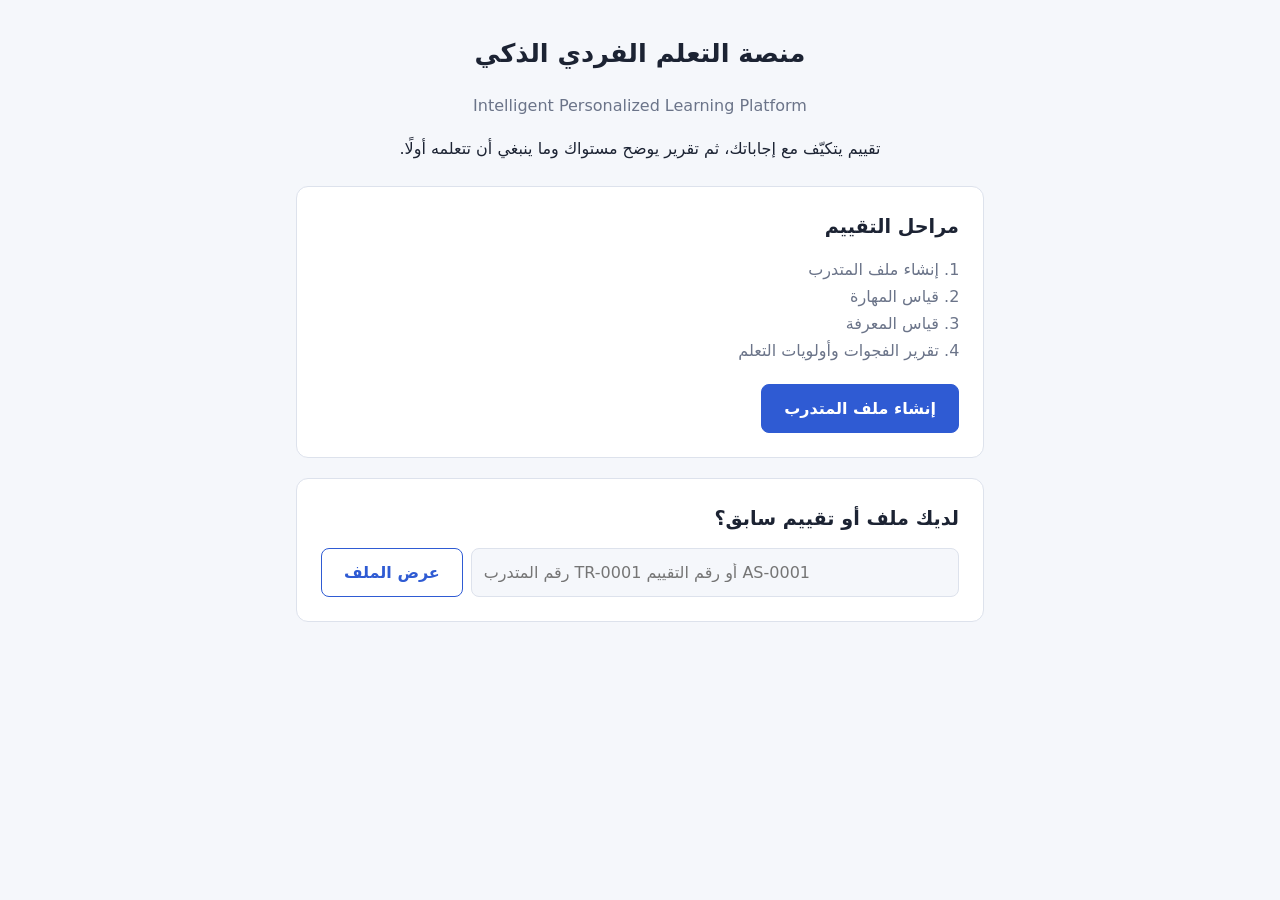
==== frontend/index.html @ 9a93e458 "Intelligent Personalized Learning Platform: initial version - Trainee profile (technical specializat" ====
<!doctype html>
<html lang="ar" dir="rtl">
<head>
  <meta charset="utf-8">
  <meta name="viewport" content="width=device-width, initial-scale=1">
  <title>منصة التعلم الفردي الذكي</title>
  <link rel="stylesheet" href="css/style.css?v=3">
</head>
<body>
  <main class="container">
    <header class="hero">
      <h1>منصة التعلم الفردي الذكي</h1>
      <p class="muted">Intelligent Personalized Learning Platform</p>
      <p>تقييم يتكيّف مع إجاباتك، ثم تقرير يوضح مستواك وما ينبغي أن تتعلمه أولًا.</p>
    </header>

    <p class="notice hidden" id="ai-warning">مفتاح الذكاء الاصطناعي غير مُعدّ على الخادم بعد، لذلك لن يعمل التقييم. شغّل: <code dir="ltr">python -m backend.set_api_key</code></p>

    <section class="card">
      <h2>مراحل التقييم</h2>
      <ol class="steps">
        <li>إنشاء ملف المتدرب</li>
        <li>قياس المهارة</li>
        <li>قياس المعرفة</li>
        <li>تقرير الفجوات وأولويات التعلم</li>
      </ol>
      <a class="btn" href="profile.html">إنشاء ملف المتدرب</a>
    </section>

    <section class="card">
      <h2>لديك ملف أو تقييم سابق؟</h2>
      <form id="lookup-form" class="inline-form">
        <label for="lookup-id" class="sr-only">رقم المتدرب</label>
        <input id="lookup-id" type="text" placeholder="رقم المتدرب TR-0001 أو رقم التقييم AS-0001" dir="ltr" required>
        <button type="submit" class="btn btn-secondary">عرض الملف</button>
      </form>
    </section>
  </main>

  <script src="js/index.js?v=3"></script>
</body>
</html>
---- frontend/css/style.css ----
:root {
  --bg: #f5f7fb;
  --surface: #ffffff;
  --text: #1c2333;
  --muted: #6b7489;
  --border: #dde2ec;
  --primary: #2f5bd3;
  --primary-hover: #2449ad;
  --primary-soft: #e8eefc;
  --error: #c0392b;
  --success: #1e8e5a;
  --success-soft: #e3f4ec;
  --warning: #b26a00;
  --warning-soft: #fdf1dc;
  --danger-soft: #fbe6e3;
  --code-bg: #f0f2f7;
  --radius: 12px;
}

@media (prefers-color-scheme: dark) {
  :root {
    --bg: #12161f;
    --surface: #1b212d;
    --text: #e6e9f0;
    --muted: #98a1b5;
    --border: #2d3546;
    --primary: #6d8ff0;
    --primary-hover: #8aa6f5;
    --primary-soft: #253154;
    --error: #ef7a6c;
    --success: #4cc38a;
    --success-soft: #173528;
    --warning: #f0b85a;
    --warning-soft: #3a2d15;
    --danger-soft: #3d1f1c;
    --code-bg: #10141c;
  }
}

* { box-sizing: border-box; }

body {
  margin: 0;
  background: var(--bg);
  color: var(--text);
  font-family: "Segoe UI", Tahoma, "Geeza Pro", system-ui, sans-serif;
  line-height: 1.7;
}

.container { max-width: 720px; margin: 0 auto; padding: 32px 16px 64px; }

h1 { font-size: 1.6rem; margin: 0 0 8px; }
h2 { font-size: 1.2rem; margin: 0 0 12px; }

.hero { text-align: center; margin-bottom: 24px; }
.muted { color: var(--muted); }
.hidden { display: none !important; }
.sr-only { position: absolute; width: 1px; height: 1px; overflow: hidden; clip: rect(0 0 0 0); }

.card {
  background: var(--surface);
  border: 1px solid var(--border);
  border-radius: var(--radius);
  padding: 24px;
  margin-bottom: 20px;
}

.back { display: inline-block; margin-bottom: 12px; color: var(--muted); text-decoration: none; }
.back:hover { color: var(--primary); }

/* ---------- Form ---------- */

.field { margin: 0 0 20px; padding: 0; border: 0; min-width: 0; }
.field label, .field legend { display: block; font-weight: 600; margin-bottom: 6px; padding: 0; }
.field:disabled { opacity: 0.6; }
.req { color: var(--error); }
.hint { font-size: 0.875rem; color: var(--muted); margin: 4px 0 8px; }
.error { color: var(--error); font-size: 0.9rem; margin: 6px 0 0; min-height: 0; }
.error:empty { display: none; }

input[type="text"], select, textarea {
  width: 100%;
  padding: 10px 12px;
  font: inherit;
  color: var(--text);
  background: var(--bg);
  border: 1px solid var(--border);
  border-radius: 8px;
}
input[type="text"] + input, select + input { margin-top: 8px; }
input:focus, select:focus, textarea:focus { outline: 2px solid var(--primary); outline-offset: 1px; }
textarea { resize: vertical; }

.chips { display: flex; flex-wrap: wrap; gap: 8px; }
.chip {
  display: inline-flex;
  align-items: center;
  gap: 6px;
  padding: 6px 14px;
  border: 1px solid var(--border);
  border-radius: 999px;
  cursor: pointer;
  font-weight: 400 !important;
  margin: 0 !important;
  user-select: none;
}
.chip input { accent-color: var(--primary); margin: 0; }
.chip:has(input:checked) { background: var(--primary-soft); border-color: var(--primary); }
.custom-interest { margin-top: 14px; }
.field .sub-label { font-weight: 400; font-size: 0.9rem; color: var(--muted); }
.custom-interest .chips { margin-top: 8px; }
.chip-custom { background: var(--primary-soft); border-color: var(--primary); cursor: default; }
.chip-remove {
  border: 0; background: none; color: var(--primary); cursor: pointer;
  font: inherit; font-size: 1.1rem; line-height: 1; padding: 0 2px;
}

/* ---------- Buttons ---------- */

.btn {
  display: inline-block;
  padding: 10px 22px;
  font: inherit;
  font-weight: 600;
  color: #fff;
  background: var(--primary);
  border: 1px solid var(--primary);
  border-radius: 8px;
  cursor: pointer;
  text-decoration: none;
}
.btn:hover:not(:disabled) { background: var(--primary-hover); }
.btn:disabled { opacity: 0.55; cursor: not-allowed; }
.btn-secondary { color: var(--primary); background: transparent; }
.btn-secondary:hover:not(:disabled) { background: var(--primary-soft); }

.actions { display: flex; flex-wrap: wrap; gap: 12px; margin-top: 20px; }
.inline-form { display: flex; gap: 8px; }
.inline-form input { flex: 1; }

/* ---------- Steps & summary ---------- */

.steps { padding-inline-start: 20px; margin: 0 0 20px; }
.steps li { color: var(--muted); }
.steps li.current { color: var(--text); font-weight: 600; }
.badge {
  font-size: 0.75rem;
  padding: 1px 8px;
  border-radius: 999px;
  background: var(--primary-soft);
  color: var(--primary);
}

.summary { display: grid; grid-template-columns: max-content 1fr; gap: 8px 20px; margin: 16px 0 0; }
.summary dt { color: var(--muted); }
.summary dd { margin: 0; }

@media (max-width: 480px) {
  .inline-form { flex-direction: column; }
  .summary { grid-template-columns: 1fr; gap: 2px; }
  .summary dd { margin-bottom: 8px; }
}

/* ---------- Shared ---------- */

.container.wide { max-width: 960px; }
.center { text-align: center; }
.small { font-size: 0.85rem; }
.notice {
  background: var(--warning-soft);
  color: var(--warning);
  border-radius: var(--radius);
  padding: 12px 16px;
}
.badge-soft { background: var(--bg); color: var(--muted); border: 1px solid var(--border); }
.btn-small { padding: 4px 12px; font-size: 0.85rem; }
.btn.selected { background: var(--primary); color: #fff; }
.section-head { display: flex; flex-wrap: wrap; align-items: center; justify-content: space-between; gap: 12px; }

.spinner {
  width: 40px; height: 40px; margin: 8px auto 16px;
  border: 4px solid var(--primary-soft);
  border-top-color: var(--primary);
  border-radius: 50%;
  animation: spin 0.9s linear infinite;
}
@keyframes spin { to { transform: rotate(360deg); } }
@media (prefers-reduced-motion: reduce) { .spinner { animation-duration: 3s; } }

.code {
  background: var(--code-bg);
  border: 1px solid var(--border);
  border-radius: 8px;
  padding: 12px 14px;
  overflow-x: auto;
  font-family: ui-monospace, Menlo, Consolas, monospace;
  font-size: 0.875rem;
  line-height: 1.5;
  text-align: left;
}

/* ---------- Assessment ---------- */

.phase-track { display: flex; gap: 8px; list-style: none; padding: 0; margin: 0 0 16px; }
.phase-track li {
  flex: 1; text-align: center; padding: 6px 4px; font-size: 0.85rem;
  border-bottom: 3px solid var(--border); color: var(--muted);
}
.phase-track li.active { border-color: var(--primary); color: var(--text); font-weight: 600; }
.phase-track li.done { border-color: var(--success); color: var(--success); }

.plain-list { padding-inline-start: 20px; color: var(--muted); }
.adaptive-note { background: var(--primary-soft); border-radius: 8px; padding: 8px 12px; font-size: 0.9rem; }
.q-head { display: flex; justify-content: space-between; flex-wrap: wrap; gap: 8px; font-weight: 600; }
.progress { height: 6px; background: var(--primary-soft); border-radius: 999px; margin: 8px 0 12px; overflow: hidden; }
.progress-bar { height: 100%; background: var(--primary); width: 0; transition: width 0.2s; }

.q-dots { display: flex; flex-wrap: wrap; gap: 6px; margin-bottom: 16px; }
.dot {
  width: 30px; height: 30px; border-radius: 50%;
  border: 1px solid var(--border); background: var(--surface); color: var(--muted);
  font: inherit; font-size: 0.8rem; cursor: pointer;
}
.dot.answered { background: var(--primary-soft); color: var(--primary); border-color: var(--primary); }
.dot.current { outline: 2px solid var(--primary); outline-offset: 1px; }

.q-meta { display: flex; gap: 8px; flex-wrap: wrap; margin-bottom: 8px; }
.q-text { font-size: 1.08rem; white-space: pre-wrap; }
.options { border: 0; padding: 0; margin: 16px 0; display: grid; gap: 10px; }
.option {
  display: flex; align-items: flex-start; gap: 10px;
  padding: 12px 14px; border: 1px solid var(--border); border-radius: 10px; cursor: pointer;
}
.option input { margin-top: 6px; accent-color: var(--primary); }
.option:has(input:checked) { border-color: var(--primary); background: var(--primary-soft); }
.order-list { padding: 0; margin: 12px 0; list-style: none; counter-reset: step; display: grid; gap: 8px; }
.order-item {
  counter-increment: step;
  display: flex; align-items: center; gap: 10px;
  padding: 10px 12px; border: 1px solid var(--border); border-radius: 10px; background: var(--surface);
}
.order-item::before {
  content: counter(step);
  min-width: 26px; height: 26px; border-radius: 50%;
  display: inline-flex; align-items: center; justify-content: center;
  background: var(--primary-soft); color: var(--primary); font-weight: 700; font-size: 0.85rem;
}
.order-item > span:first-of-type { flex: 1; }
.order-controls { display: flex; gap: 4px; }
.q-nav { display: flex; justify-content: flex-end; gap: 12px; margin-top: 16px; }

/* ---------- Report ---------- */

.stat-row { display: grid; grid-template-columns: repeat(auto-fit, minmax(200px, 1fr)); gap: 12px; margin-top: 16px; }
.stat { display: flex; flex-direction: column; padding: 16px; border: 1px solid var(--border); border-radius: 10px; }
.stat-label { color: var(--muted); font-size: 0.9rem; }
.stat-value { font-size: 2rem; font-weight: 700; }

.priority-list { padding-inline-start: 22px; margin: 0; }
.priority-list li { margin-bottom: 12px; }
.priority-list p { margin: 2px 0 0; }
.priority-head { display: flex; flex-wrap: wrap; align-items: center; gap: 8px; }
.journey { padding-inline-start: 22px; margin: 0; }
.journey-step { margin-bottom: 16px; }
.solutions { display: grid; grid-template-columns: repeat(auto-fit, minmax(220px, 1fr)); gap: 8px; margin-top: 8px; }
.solution {
  display: flex; flex-direction: column; gap: 2px;
  padding: 12px 14px; border: 1px solid var(--border); border-radius: 10px;
  color: var(--text); text-decoration: none; background: var(--surface);
}
.solution:hover, .solution:focus-visible { border-color: var(--primary); background: var(--primary-soft); }
.solution strong { color: var(--primary); }
.insight-list { padding-inline-start: 20px; margin: 0; }
.insight-list li { margin-bottom: 8px; }

.status { font-size: 0.78rem; padding: 2px 10px; border-radius: 999px; white-space: nowrap; }
.status-strength { background: var(--success-soft); color: var(--success); }
.status-adequate { background: var(--primary-soft); color: var(--primary); }
.status-potential_gap { background: var(--warning-soft); color: var(--warning); }
.status-likely_gap { background: var(--danger-soft); color: var(--error); }
.status-insufficient_evidence { background: var(--bg); color: var(--muted); border: 1px dashed var(--border); }

.table-wrap { overflow-x: auto; }
.results { width: 100%; border-collapse: collapse; }
.results th, .results td { padding: 10px 8px; border-bottom: 1px solid var(--border); text-align: start; vertical-align: top; }
.results th { color: var(--muted); font-weight: 600; font-size: 0.85rem; }
.score-cell { display: flex; align-items: center; gap: 8px; min-width: 140px; }
.score-cell span { min-width: 3ch; font-weight: 600; }
.bar { position: relative; flex: 1; height: 8px; background: var(--bg); border-radius: 999px; }
.bar-fill { height: 100%; border-radius: 999px; background: var(--success); }
.bar-fill.below { background: var(--warning); }
.bar-target { position: absolute; top: -3px; width: 2px; height: 14px; background: var(--text); opacity: 0.5; }

.q-group h3 { margin: 20px 0 8px; }
.q-review { border: 1px solid var(--border); border-radius: 10px; margin-bottom: 8px; }
.q-review summary { display: flex; flex-wrap: wrap; align-items: center; gap: 10px; padding: 10px 14px; cursor: pointer; }
.q-review[open] summary { border-bottom: 1px solid var(--border); }
.q-review-body { padding: 4px 14px 14px; }
.q-review-body h4 { margin: 14px 0 4px; font-size: 0.95rem; }
.q-review-body p { margin: 4px 0; }
.q-id { font-family: ui-monospace, Menlo, monospace; color: var(--muted); }
.q-result { margin-inline-start: auto; font-weight: 600; font-size: 0.9rem; }
.q-result.ok { color: var(--success); }
.q-result.bad { color: var(--error); }
.review-options { list-style: none; padding: 0; margin: 8px 0; display: grid; gap: 6px; }
.review-options li { padding: 8px 12px; border: 1px solid var(--border); border-radius: 8px; }
.review-options li.correct { border-color: var(--success); background: var(--success-soft); }
.review-options li.correct::before { content: "✓ "; color: var(--success); font-weight: 700; }
.review-options li.chosen::after { content: " ◉"; color: var(--primary); }
.review-options li.wrong { border-color: var(--error); background: var(--danger-soft); }
.answer-text { white-space: pre-wrap; background: var(--bg); padding: 10px 12px; border-radius: 8px; }
.rubric { padding-inline-start: 20px; margin: 4px 0; }
.rating { display: flex; flex-wrap: wrap; align-items: center; gap: 8px; margin-top: 16px; padding-top: 12px; border-top: 1px dashed var(--border); }
.rating-note { margin-top: 8px; }

@media (max-width: 480px) {
  .q-nav { flex-wrap: wrap; }
  .q-nav .btn { flex: 1; }
  .stat-value { font-size: 1.6rem; }
}

/* ---------- Learning journey ---------- */

.journey-step .bar { max-width: 360px; margin: 8px 0; }
.journey-step.locked { opacity: 0.6; }
.solution.primary { border-color: var(--primary); }
.alternatives { margin-top: 8px; }
.alternatives summary { cursor: pointer; color: var(--muted); font-size: 0.9rem; }

/* ---------- Activities (game) ---------- */

.activity-hero { display: flex; align-items: center; gap: 14px; margin-bottom: 12px; }
.activity-hero h1 { margin: 0; }
.activity-hero p { margin: 0; }
.activity-icon { font-size: 2.6rem; line-height: 1; }
.mission { background: var(--primary-soft); border-radius: var(--radius); padding: 16px 18px; margin: 12px 0; }
.mission h2 { margin-top: 0; }
.rules { padding-inline-start: 20px; color: var(--muted); }

.game-bar { display: flex; flex-wrap: wrap; align-items: center; gap: 16px; padding: 14px 18px; position: sticky; top: 8px; z-index: 2; }
.game-bar strong { flex: 1; }
.game-stat { font-weight: 600; white-space: nowrap; }

.mentor { display: flex; gap: 12px; align-items: flex-start; margin-bottom: 16px; }
.mentor-avatar { font-size: 2rem; line-height: 1; }
.mentor > div { background: var(--surface); border: 1px solid var(--border); border-radius: 14px; border-start-start-radius: 4px; padding: 10px 14px; flex: 1; }
.mentor p { margin: 2px 0 0; }
.hint-list { list-style: none; padding: 0; margin: 0 0 16px; display: grid; gap: 6px; }
.hint-list li { background: var(--warning-soft); color: var(--warning); border-radius: 8px; padding: 8px 12px; }

.artifact { margin-top: 8px; }
.hunt-lines { margin: 0; padding: 0; list-style: none; counter-reset: line; display: grid; gap: 2px; }
.hunt-lines li { counter-increment: line; padding: 6px 10px; border-radius: 6px; }
.hunt-lines li::before { content: counter(line); display: inline-block; min-width: 2.2ch; margin-inline-end: 10px; color: var(--muted); }
.code-lines { font-family: ui-monospace, Menlo, Consolas, monospace; font-size: 0.875rem; background: var(--code-bg); border-radius: 8px; padding: 6px; text-align: left; white-space: pre-wrap; }
.hunt-line { cursor: pointer; outline-offset: -2px; }
.hunt-line:hover { background: var(--primary-soft); }
.hunt-line:focus-visible { outline: 2px solid var(--primary); }
.hunt-line.is-selected { background: var(--primary-soft); box-shadow: inset 3px 0 0 var(--primary); }
.hunt-line.is-found { background: var(--success-soft); }
.hunt-line.is-found::after { content: " ✓"; color: var(--success); font-weight: 700; }
.hunt-line.is-false { opacity: 0.55; text-decoration: line-through; cursor: default; }
.hunt-line.is-revealed { background: var(--warning-soft); }
.hunt-table td, .hunt-table th { white-space: nowrap; }

.sub-title { font-weight: 600; margin-bottom: 6px; }
.ok-text { color: var(--success); }
.warn-text { color: var(--warning); }

.missed-list { padding-inline-start: 20px; }
.missed-list li { margin-bottom: 12px; }
.missed-list code { background: var(--code-bg); padding: 2px 6px; border-radius: 4px; }
.earned-badge { display: flex; flex-wrap: wrap; align-items: center; gap: 8px; padding: 10px 14px; border: 1px solid var(--border); border-radius: 10px; margin: 8px 0; }
.badge-icon { font-size: 1.5rem; }
.badge-row { display: grid; gap: 4px; margin: 12px 0; text-align: start; }

.celebrate { font-size: 3rem; margin: 0; }
.gap-meter { max-width: 420px; margin: 20px auto; }
.gap-meter-labels { display: flex; justify-content: space-between; font-weight: 600; margin-bottom: 6px; }
.bar.big { height: 14px; }
.bar.big .bar-fill { transition: width 1.2s ease-out; }
.bar.big .bar-target { top: -4px; height: 22px; }
.center-actions { justify-content: center; }
@media (prefers-reduced-motion: reduce) { .bar.big .bar-fill { transition: none; } }

/* ---------- Reassessment ---------- */

.reassess { margin-top: 18px; padding-top: 14px; border-top: 1px dashed var(--border); }
.reassess h3 { margin: 0 0 6px; }
.compare-list { display: grid; gap: 14px; }
.compare-row { border: 1px solid var(--border); border-radius: 10px; padding: 12px 14px; }
.compare-row .bar { max-width: 360px; margin: 6px 0; }
.compare-nums { display: flex; flex-wrap: wrap; gap: 14px; margin-top: 6px; }
.compare-row.new-gap { border-style: dashed; }
.signal-list { margin: 4px 0 0; padding-inline-start: 18px; font-size: 0.88rem; }
.behavior-box { text-align: start; max-width: 520px; margin: 16px auto; }

/* ---------- Journey stations (🎬 → 📖 → 🤝 → ✅ → 🎮 → 🏆 → 📊) ---------- */

.stations { display: flex; flex-wrap: wrap; gap: 6px; list-style: none; padding: 0; margin: 0 0 16px; }
.stations li {
  font-size: 0.8rem; padding: 4px 10px; border-radius: 999px;
  border: 1px solid var(--border); color: var(--muted); background: var(--surface);
}
.stations li.done { color: var(--success); border-color: var(--success); background: var(--success-soft); }
.stations li.active { color: #fff; background: var(--primary); border-color: var(--primary); font-weight: 600; }
.solution .badge, .solution .status { align-self: flex-start; }
.step-chips { display: flex; flex-wrap: wrap; gap: 6px; margin: 6px 0; }
.step-chips span { font-size: 0.78rem; padding: 2px 8px; border-radius: 999px; background: var(--bg); color: var(--muted); border: 1px solid var(--border); }
.step-chips span.done { color: var(--success); border-color: var(--success); background: var(--success-soft); }

/* ---------- Lesson (briefing) ---------- */

.story-card { background: var(--warning-soft); border-radius: var(--radius); padding: 14px 16px; font-size: 1.05rem; }
.lesson-section { margin: 14px 0; }
.lesson-section h3 { margin: 0 0 4px; }
.story .lesson-section { border-inline-start: 3px solid var(--primary); padding-inline-start: 12px; }
.visual-grid { display: grid; grid-template-columns: repeat(auto-fit, minmax(180px, 1fr)); gap: 10px; margin: 12px 0; }
.visual-block { display: flex; flex-direction: column; gap: 4px; padding: 14px; border-radius: 12px; background: var(--primary-soft); text-align: center; }
.visual-emoji { font-size: 2rem; }
.visual-block p { margin: 0; font-size: 0.9rem; }
.takeaways { background: var(--success-soft); border-radius: var(--radius); padding: 12px 16px; margin: 14px 0; }
.takeaways ul { margin: 6px 0 0; padding-inline-start: 20px; }
.step-card { text-align: start; white-space: normal; }
.step-card.selected { border-color: var(--success); background: var(--success-soft); color: var(--text); }
.lesson-dialog { max-width: 720px; width: calc(100% - 32px); border: 1px solid var(--border); border-radius: var(--radius); background: var(--surface); color: var(--text); padding: 20px; }
.lesson-dialog::backdrop { background: rgba(0, 0, 0, 0.45); }

/* ---------- Escape room ---------- */

.door { border-top: 4px solid var(--primary); }
.clue-sheet { background: var(--warning-soft); border-radius: var(--radius); padding: 12px 16px; margin-bottom: 20px; }
.clue-sheet p { margin: 4px 0 0; }
.door-digit { font-size: 2rem; font-weight: 700; margin: 6px 0; }
.big-code { font-size: 1.6rem; font-weight: 700; letter-spacing: 0.3em; direction: ltr; }

/* ---------- Work challenge ---------- */

.inbox { border-inline-start: 4px solid var(--primary); }
.email-body { white-space: pre-wrap; }
.checklist { list-style: none; padding: 0; margin: 8px 0; display: grid; gap: 6px; }
.checklist label { display: flex; gap: 8px; align-items: flex-start; cursor: pointer; }
.checklist input:checked + span { text-decoration: line-through; color: var(--muted); }
.deliverable { min-height: 200px; }
.stars { letter-spacing: 2px; }
.criteria-list { list-style: none; padding: 0; margin: 10px 0; display: grid; gap: 8px; }
.manager-note { margin: 10px 0 0; padding: 10px 14px; border-inline-start: 3px solid var(--primary); background: var(--bg); border-radius: 8px; }

/* ---------- Shadow ---------- */

.expert-steps { padding-inline-start: 22px; display: grid; gap: 8px; margin: 8px 0; }
.expert-steps li.missed { color: var(--warning); }
.pause-card { border: 2px dashed var(--primary); }
.golden-cards { display: flex; flex-wrap: wrap; gap: 8px; }
.golden-card { background: linear-gradient(135deg, #f8e7a1, #e9c46a); color: #3a2d0b; border-radius: 10px; padding: 10px 14px; font-weight: 600; max-width: 260px; }
.side-by-side { display: grid; grid-template-columns: 1fr 1fr; gap: 16px; }
@media (max-width: 640px) { .side-by-side { grid-template-columns: 1fr; } }

/* ---------- Teach others ---------- */

.chat { display: grid; gap: 10px; }
.bubble { max-width: 85%; padding: 10px 14px; border-radius: 14px; }
.bubble p { margin: 2px 0 0; white-space: pre-wrap; }
.bubble-name { font-size: 0.8rem; font-weight: 700; color: var(--muted); }
.from-saud { background: var(--primary-soft); justify-self: start; border-start-start-radius: 4px; }
.from-me { background: var(--bg); border: 1px solid var(--border); justify-self: end; border-start-end-radius: 4px; }
.meter { display: grid; gap: 4px; max-width: 420px; }
.meter .bar { height: 10px; }
.quiz-item { border-top: 1px solid var(--border); padding-top: 8px; margin-top: 8px; }
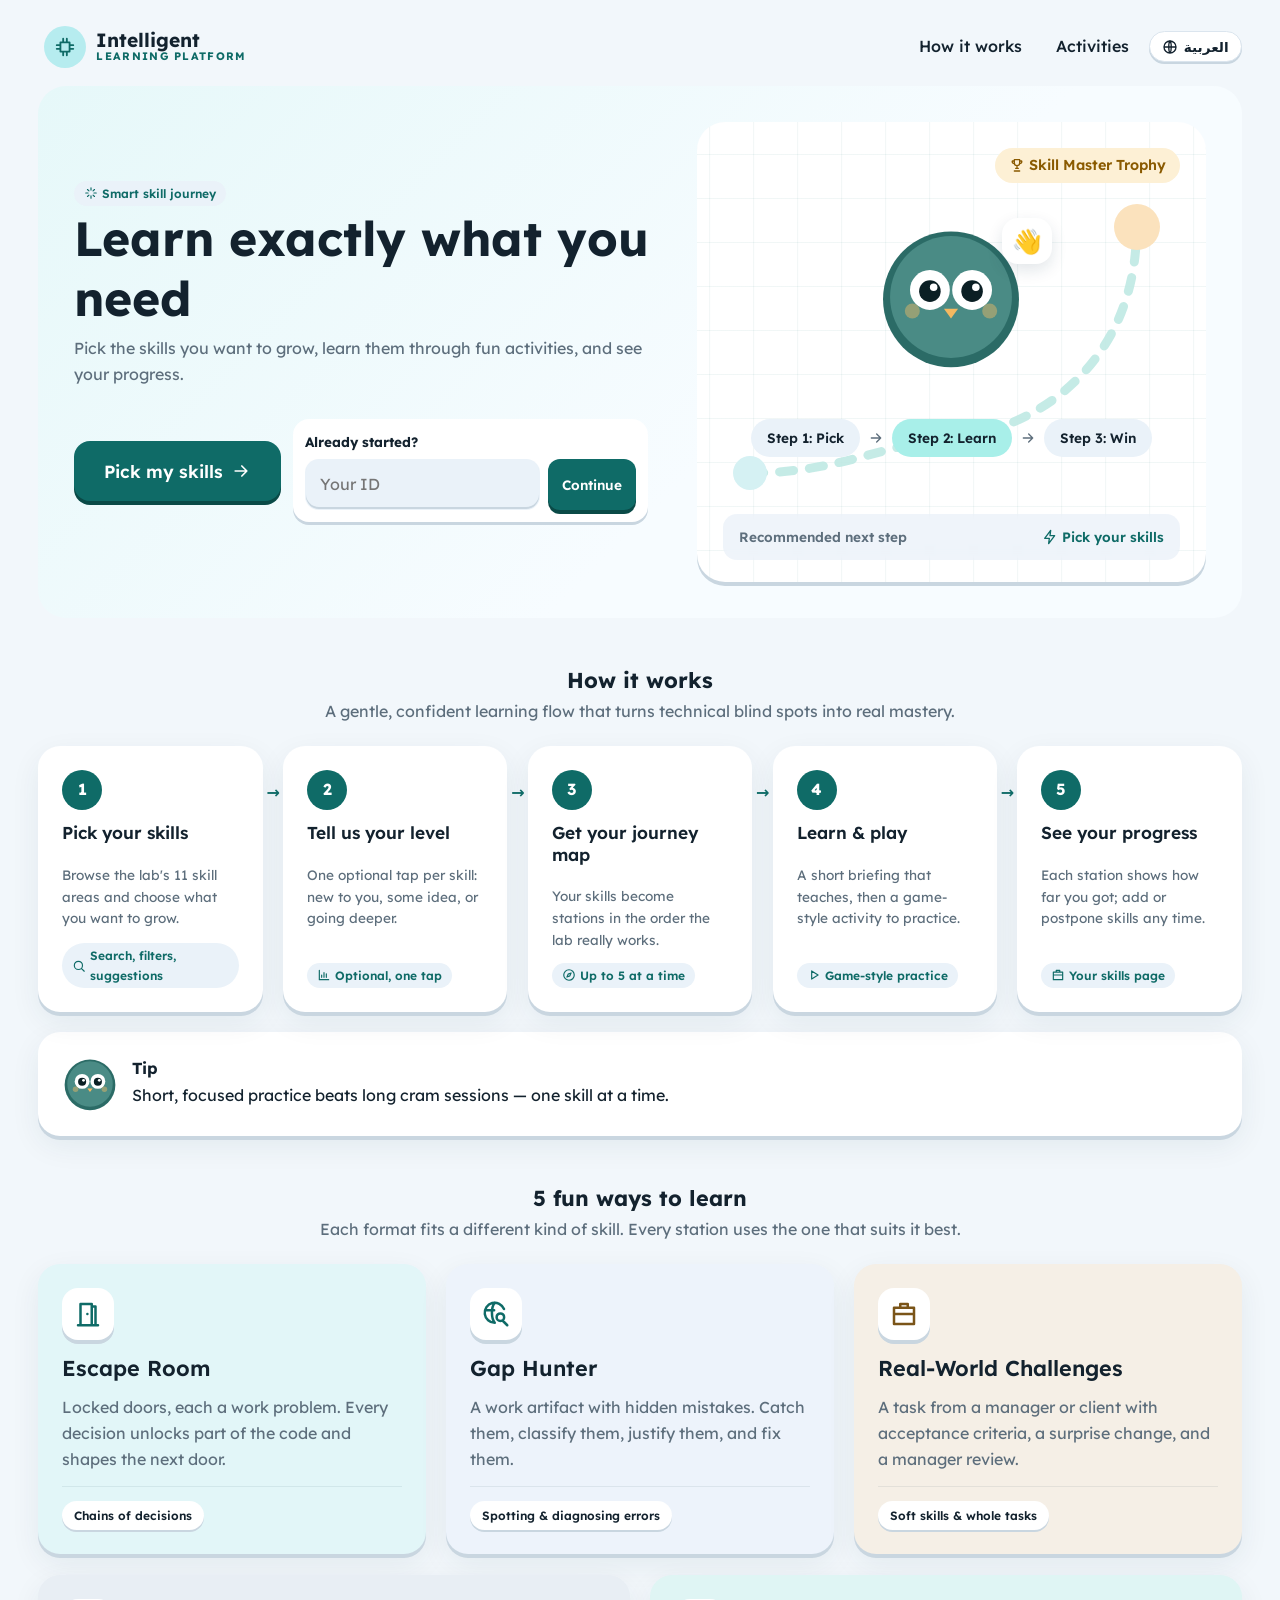
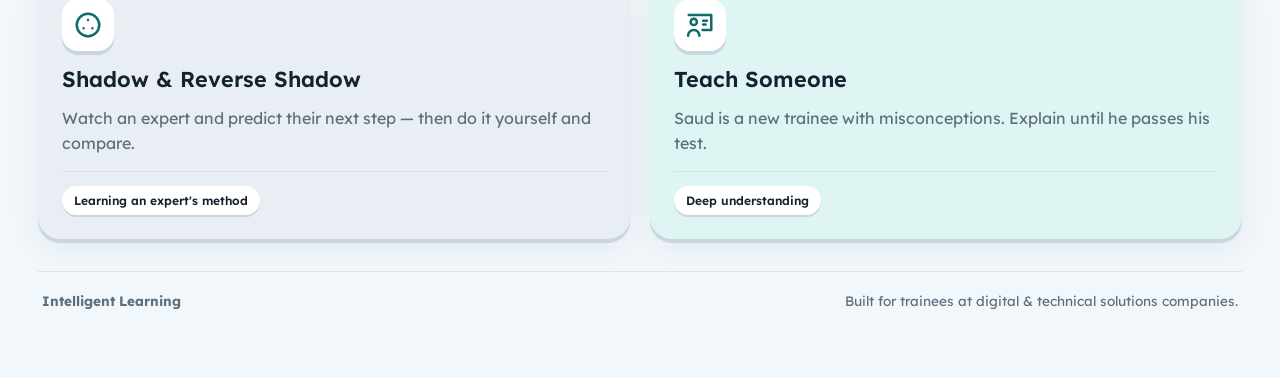
==== commit cef41c21: "Skills map journey, own-ID sign-up, redesigned UI and i18n - Replace the placement test with a skill" ====
--- a/frontend/index.html
+++ b/frontend/index.html
@@ -1,42 +1,18 @@
 <!doctype html>
-<html lang="ar" dir="rtl">
+<html lang="en" dir="ltr">
 <head>
   <meta charset="utf-8">
   <meta name="viewport" content="width=device-width, initial-scale=1">
-  <title>منصة التعلم الفردي الذكي</title>
-  <link rel="stylesheet" href="css/style.css?v=3">
+  <title>Intelligent Learning</title>
+  <link rel="preconnect" href="https://fonts.googleapis.com">
+  <link rel="preconnect" href="https://fonts.gstatic.com" crossorigin>
+  <link rel="stylesheet" href="https://fonts.googleapis.com/css2?family=Lexend:wght@400;500;600;700&family=IBM+Plex+Sans+Arabic:wght@400;500;600;700&display=swap">
+  <link rel="stylesheet" href="css/style.css?v=18">
+  <script src="js/i18n.js?v=18"></script>
 </head>
 <body>
-  <main class="container">
-    <header class="hero">
-      <h1>منصة التعلم الفردي الذكي</h1>
-      <p class="muted">Intelligent Personalized Learning Platform</p>
-      <p>تقييم يتكيّف مع إجاباتك، ثم تقرير يوضح مستواك وما ينبغي أن تتعلمه أولًا.</p>
-    </header>
-
-    <p class="notice hidden" id="ai-warning">مفتاح الذكاء الاصطناعي غير مُعدّ على الخادم بعد، لذلك لن يعمل التقييم. شغّل: <code dir="ltr">python -m backend.set_api_key</code></p>
-
-    <section class="card">
-      <h2>مراحل التقييم</h2>
-      <ol class="steps">
-        <li>إنشاء ملف المتدرب</li>
-        <li>قياس المهارة</li>
-        <li>قياس المعرفة</li>
-        <li>تقرير الفجوات وأولويات التعلم</li>
-      </ol>
-      <a class="btn" href="profile.html">إنشاء ملف المتدرب</a>
-    </section>
-
-    <section class="card">
-      <h2>لديك ملف أو تقييم سابق؟</h2>
-      <form id="lookup-form" class="inline-form">
-        <label for="lookup-id" class="sr-only">رقم المتدرب</label>
-        <input id="lookup-id" type="text" placeholder="رقم المتدرب TR-0001 أو رقم التقييم AS-0001" dir="ltr" required>
-        <button type="submit" class="btn btn-secondary">عرض الملف</button>
-      </form>
-    </section>
-  </main>
-
-  <script src="js/index.js?v=3"></script>
+  <main id="page"></main>
+  <script src="js/core.js?v=18"></script>
+  <script src="js/index.js?v=18"></script>
 </body>
 </html>
--- a/frontend/css/style.css
+++ b/frontend/css/style.css
@@ -1,442 +1,412 @@
+/* Intelligent Learning — design system (teal, soft cards, friendly game feel).
+   Logical properties everywhere so the same CSS works for English (LTR) and Arabic (RTL). */
+
 :root {
-  --bg: #f5f7fb;
+  --bg: #f2f7fb;
   --surface: #ffffff;
-  --text: #1c2333;
-  --muted: #6b7489;
-  --border: #dde2ec;
-  --primary: #2f5bd3;
-  --primary-hover: #2449ad;
-  --primary-soft: #e8eefc;
-  --error: #c0392b;
-  --success: #1e8e5a;
-  --success-soft: #e3f4ec;
-  --warning: #b26a00;
-  --warning-soft: #fdf1dc;
-  --danger-soft: #fbe6e3;
-  --code-bg: #f0f2f7;
-  --radius: 12px;
+  --surface-2: #eaf2f9;
+  --text: #13222e;
+  --muted: #5d6e7c;
+  --border: #dbe5ee;
+  --edge: #c9d6e0; /* the "3D" bottom edge of cards and buttons */
+  --primary: #0f6b67;
+  --primary-hover: #0b5753;
+  --primary-soft: #d8f1f2;
+  --cyan: #b6ecef;
+  --cyan-soft: #e6f8f9;
+  --amber: #f3b23f;
+  --amber-soft: #fdf0d5;
+  --amber-text: #8a5a00;
+  --success: #12805c;
+  --success-soft: #dcf3ea;
+  --danger: #c4373c;
+  --danger-soft: #fbe3e4;
+  --coach-ring: #2b6b66;
+  --coach-body: #4a8b85;
+  --radius: 22px;
+  --shadow: 0 10px 30px rgba(19, 50, 70, 0.07);
+  --font: "Lexend", "Segoe UI", system-ui, sans-serif;
 }
-
-@media (prefers-color-scheme: dark) {
-  :root {
-    --bg: #12161f;
-    --surface: #1b212d;
-    --text: #e6e9f0;
-    --muted: #98a1b5;
-    --border: #2d3546;
-    --primary: #6d8ff0;
-    --primary-hover: #8aa6f5;
-    --primary-soft: #253154;
-    --error: #ef7a6c;
-    --success: #4cc38a;
-    --success-soft: #173528;
-    --warning: #f0b85a;
-    --warning-soft: #3a2d15;
-    --danger-soft: #3d1f1c;
-    --code-bg: #10141c;
-  }
-}
+html[lang="ar"] { --font: "IBM Plex Sans Arabic", "Lexend", Tahoma, sans-serif; }
 
 * { box-sizing: border-box; }
-
-body {
-  margin: 0;
-  background: var(--bg);
-  color: var(--text);
-  font-family: "Segoe UI", Tahoma, "Geeza Pro", system-ui, sans-serif;
-  line-height: 1.7;
-}
-
-.container { max-width: 720px; margin: 0 auto; padding: 32px 16px 64px; }
-
-h1 { font-size: 1.6rem; margin: 0 0 8px; }
-h2 { font-size: 1.2rem; margin: 0 0 12px; }
-
-.hero { text-align: center; margin-bottom: 24px; }
-.muted { color: var(--muted); }
+body { margin: 0; background: var(--bg); color: var(--text); font-family: var(--font); line-height: 1.6; }
+h1, h2, h3 { line-height: 1.25; margin: 0 0 8px; }
+h1 { font-size: 1.9rem; font-weight: 700; }
+h2 { font-size: 1.35rem; font-weight: 700; }
+h3 { font-size: 1.08rem; font-weight: 600; }
+p { margin: 6px 0; }
+a { color: var(--primary); }
+code, pre, .code { font-family: ui-monospace, Menlo, Consolas, monospace; }
 .hidden { display: none !important; }
 .sr-only { position: absolute; width: 1px; height: 1px; overflow: hidden; clip: rect(0 0 0 0); }
-
-.card {
-  background: var(--surface);
-  border: 1px solid var(--border);
-  border-radius: var(--radius);
-  padding: 24px;
-  margin-bottom: 20px;
+.muted { color: var(--muted); }
+.small { font-size: 0.85rem; }
+.hint { font-size: 0.85rem; color: var(--muted); }
+.center { text-align: center; }
+.error { color: var(--danger); font-size: 0.9rem; }
+.error:empty { display: none; }
+.ok-text { color: var(--success); }
+.warn-text { color: var(--amber-text); }
+.eyebrow { font-size: 0.75rem; letter-spacing: 0.06em; font-weight: 700; color: var(--primary); text-transform: uppercase; }
+
+/* ---------- App shell ---------- */
+
+.app-layout { display: flex; min-height: 100vh; gap: 24px; padding: 20px; }
+.sidebar {
+  position: sticky; top: 20px; align-self: flex-start;
+  width: 240px; flex: none; min-height: calc(100vh - 40px);
+  background: var(--surface); border-radius: 28px; padding: 22px 16px;
+  display: flex; flex-direction: column; gap: 22px; box-shadow: var(--shadow);
 }
-
-.back { display: inline-block; margin-bottom: 12px; color: var(--muted); text-decoration: none; }
-.back:hover { color: var(--primary); }
-
-/* ---------- Form ---------- */
-
-.field { margin: 0 0 20px; padding: 0; border: 0; min-width: 0; }
-.field label, .field legend { display: block; font-weight: 600; margin-bottom: 6px; padding: 0; }
-.field:disabled { opacity: 0.6; }
-.req { color: var(--error); }
-.hint { font-size: 0.875rem; color: var(--muted); margin: 4px 0 8px; }
-.error { color: var(--error); font-size: 0.9rem; margin: 6px 0 0; min-height: 0; }
-.error:empty { display: none; }
-
-input[type="text"], select, textarea {
-  width: 100%;
-  padding: 10px 12px;
-  font: inherit;
-  color: var(--text);
-  background: var(--bg);
-  border: 1px solid var(--border);
-  border-radius: 8px;
+.brand { display: flex; align-items: center; gap: 10px; text-decoration: none; color: var(--text); padding: 0 6px; }
+.brand-mark { width: 42px; height: 42px; border-radius: 50%; background: var(--cyan); color: var(--primary); display: grid; place-items: center; }
+.brand-text { display: flex; flex-direction: column; line-height: 1.1; }
+.brand-text strong { font-size: 1.2rem; }
+.brand-text small { font-size: 0.68rem; letter-spacing: 0.12em; color: var(--primary); font-weight: 700; }
+.side-nav { display: grid; gap: 4px; }
+.nav-link { display: flex; align-items: center; gap: 12px; padding: 10px 14px; border-radius: 14px; text-decoration: none; color: var(--primary); font-weight: 500; }
+.nav-link:hover { background: var(--surface-2); }
+.nav-link.active { background: var(--primary-soft); font-weight: 600; box-shadow: inset 0 -3px 0 var(--edge); }
+.side-nudge { margin-top: auto; display: flex; gap: 10px; align-items: center; background: var(--surface-2); border-radius: 16px; padding: 12px; box-shadow: inset 0 -3px 0 var(--edge); }
+.side-nudge div { display: flex; flex-direction: column; font-size: 0.85rem; }
+.online-dot { display: inline-block; width: 8px; height: 8px; border-radius: 50%; background: var(--success); margin-inline-start: 6px; }
+.app-main { flex: 1; min-width: 0; display: flex; flex-direction: column; gap: 18px; }
+.topbar { display: flex; justify-content: flex-end; align-items: center; gap: 10px; }
+.avatar { width: 38px; height: 38px; border-radius: 50%; background: var(--primary); color: #fff; display: grid; place-items: center; }
+main { width: 100%; max-width: 1560px; margin: 0 auto; }
+
+@media (max-width: 900px) {
+  .app-layout { flex-direction: column; padding: 12px; gap: 12px; }
+  .sidebar { position: static; width: 100%; min-height: 0; flex-direction: row; flex-wrap: wrap; align-items: center; padding: 12px; border-radius: 20px; }
+  .side-nav { display: flex; flex-wrap: wrap; gap: 2px; }
+  .nav-link { padding: 8px 10px; }
+  .nav-link span { font-size: 0.85rem; }
+  .side-nudge { display: none; }
 }
-input[type="text"] + input, select + input { margin-top: 8px; }
-input:focus, select:focus, textarea:focus { outline: 2px solid var(--primary); outline-offset: 1px; }
-textarea { resize: vertical; }
-
-.chips { display: flex; flex-wrap: wrap; gap: 8px; }
-.chip {
-  display: inline-flex;
-  align-items: center;
-  gap: 6px;
-  padding: 6px 14px;
-  border: 1px solid var(--border);
-  border-radius: 999px;
-  cursor: pointer;
-  font-weight: 400 !important;
-  margin: 0 !important;
-  user-select: none;
-}
-.chip input { accent-color: var(--primary); margin: 0; }
-.chip:has(input:checked) { background: var(--primary-soft); border-color: var(--primary); }
-.custom-interest { margin-top: 14px; }
-.field .sub-label { font-weight: 400; font-size: 0.9rem; color: var(--muted); }
-.custom-interest .chips { margin-top: 8px; }
-.chip-custom { background: var(--primary-soft); border-color: var(--primary); cursor: default; }
-.chip-remove {
-  border: 0; background: none; color: var(--primary); cursor: pointer;
-  font: inherit; font-size: 1.1rem; line-height: 1; padding: 0 2px;
-}
-
-/* ---------- Buttons ---------- */
+
+/* ---------- Cards, pills, buttons ---------- */
+
+.card { background: var(--surface); border-radius: var(--radius); padding: 24px; box-shadow: 0 4px 0 var(--edge), var(--shadow); margin-bottom: 20px; }
+.card.soft { background: var(--surface-2); box-shadow: none; }
+.card.flat { box-shadow: none; border: 1px solid var(--border); }
+.pill { display: inline-flex; align-items: center; gap: 6px; background: var(--surface); border: 1px solid var(--border); border-radius: 999px; padding: 6px 12px; font-size: 0.85rem; font-weight: 600; color: var(--text); box-shadow: 0 2px 0 var(--edge); font-family: inherit; }
+button.pill { cursor: pointer; }
+.chip-tag { display: inline-flex; align-items: center; gap: 4px; font-size: 0.75rem; font-weight: 600; padding: 3px 10px; border-radius: 999px; background: var(--surface-2); color: var(--primary); }
+.chip-tag.amber { background: var(--amber-soft); color: var(--amber-text); }
+.chip-tag.green { background: var(--success-soft); color: var(--success); }
+.chip-tag.red { background: var(--danger-soft); color: var(--danger); }
+.chip-tag.cyan { background: var(--cyan); color: var(--primary); }
+.chip-tag.solid { background: var(--primary); color: #fff; }
+.chip-tag.muted { background: var(--bg); color: var(--muted); border: 1px solid var(--border); }
 
 .btn {
-  display: inline-block;
-  padding: 10px 22px;
-  font: inherit;
-  font-weight: 600;
-  color: #fff;
-  background: var(--primary);
-  border: 1px solid var(--primary);
-  border-radius: 8px;
-  cursor: pointer;
-  text-decoration: none;
+  display: inline-flex; align-items: center; justify-content: center; gap: 8px;
+  padding: 12px 24px; border: 0; border-radius: 16px; font: inherit; font-weight: 600;
+  background: var(--primary); color: #fff; cursor: pointer; text-decoration: none;
+  box-shadow: 0 4px 0 #0a4a47; transition: transform 0.05s, box-shadow 0.05s;
 }
 .btn:hover:not(:disabled) { background: var(--primary-hover); }
-.btn:disabled { opacity: 0.55; cursor: not-allowed; }
-.btn-secondary { color: var(--primary); background: transparent; }
-.btn-secondary:hover:not(:disabled) { background: var(--primary-soft); }
-
-.actions { display: flex; flex-wrap: wrap; gap: 12px; margin-top: 20px; }
-.inline-form { display: flex; gap: 8px; }
-.inline-form input { flex: 1; }
-
-/* ---------- Steps & summary ---------- */
-
-.steps { padding-inline-start: 20px; margin: 0 0 20px; }
-.steps li { color: var(--muted); }
-.steps li.current { color: var(--text); font-weight: 600; }
-.badge {
-  font-size: 0.75rem;
-  padding: 1px 8px;
-  border-radius: 999px;
-  background: var(--primary-soft);
-  color: var(--primary);
+.btn:active:not(:disabled) { transform: translateY(3px); box-shadow: 0 1px 0 #0a4a47; }
+.btn:disabled { opacity: 0.5; cursor: not-allowed; }
+.btn-secondary { background: var(--surface); color: var(--primary); box-shadow: 0 4px 0 var(--edge); border: 1px solid var(--border); }
+.btn-secondary:hover:not(:disabled) { background: var(--surface-2); }
+.btn-secondary:active:not(:disabled) { box-shadow: 0 1px 0 var(--edge); }
+.btn-small { padding: 7px 14px; font-size: 0.85rem; border-radius: 12px; }
+.btn-big { padding: 16px 30px; font-size: 1.1rem; }
+.btn.selected { background: var(--primary); color: #fff; }
+.actions { display: flex; flex-wrap: wrap; gap: 12px; align-items: center; margin-top: 16px; }
+.actions.end { justify-content: flex-end; }
+.actions.between { justify-content: space-between; }
+.icon { flex: none; }
+html[dir="rtl"] .flip { transform: scaleX(-1); }
+
+input[type="text"], select, textarea {
+  width: 100%; padding: 12px 14px; font: inherit; color: var(--text);
+  background: var(--surface-2); border: 1px solid transparent; border-radius: 14px; box-shadow: inset 0 -2px 0 var(--edge);
 }
-
-.summary { display: grid; grid-template-columns: max-content 1fr; gap: 8px 20px; margin: 16px 0 0; }
-.summary dt { color: var(--muted); }
-.summary dd { margin: 0; }
-
-@media (max-width: 480px) {
-  .inline-form { flex-direction: column; }
-  .summary { grid-template-columns: 1fr; gap: 2px; }
-  .summary dd { margin-bottom: 8px; }
-}
-
-/* ---------- Shared ---------- */
-
-.container.wide { max-width: 960px; }
-.center { text-align: center; }
-.small { font-size: 0.85rem; }
-.notice {
-  background: var(--warning-soft);
-  color: var(--warning);
-  border-radius: var(--radius);
-  padding: 12px 16px;
-}
-.badge-soft { background: var(--bg); color: var(--muted); border: 1px solid var(--border); }
-.btn-small { padding: 4px 12px; font-size: 0.85rem; }
-.btn.selected { background: var(--primary); color: #fff; }
-.section-head { display: flex; flex-wrap: wrap; align-items: center; justify-content: space-between; gap: 12px; }
-
-.spinner {
-  width: 40px; height: 40px; margin: 8px auto 16px;
-  border: 4px solid var(--primary-soft);
-  border-top-color: var(--primary);
-  border-radius: 50%;
-  animation: spin 0.9s linear infinite;
-}
+textarea { resize: vertical; }
+input:focus, select:focus, textarea:focus, .btn:focus-visible, a:focus-visible, button:focus-visible { outline: 3px solid var(--cyan); outline-offset: 2px; }
+
+.grid { display: grid; gap: clamp(14px, 1.4vw, 22px); margin-bottom: 32px; }
+.grid-2 { grid-template-columns: repeat(auto-fit, minmax(min(100%, 320px), 1fr)); }
+.grid-3 { grid-template-columns: repeat(auto-fit, minmax(min(100%, 280px), 1fr)); }
+main > section, main > .card, .split > div > section { margin-bottom: 32px; }
+.head-row h2, .head-row h3 { margin: 0; }
+.split { display: grid; grid-template-columns: minmax(0, 1fr) clamp(280px, 24vw, 360px); gap: clamp(16px, 1.6vw, 28px); align-items: start; }
+@media (max-width: 1100px) { .split { grid-template-columns: 1fr; } }
+
+.bar { position: relative; height: 10px; background: var(--surface-2); border-radius: 999px; }
+.bar-fill { height: 100%; border-radius: 999px; background: var(--primary); transition: width 0.8s ease-out; }
+.bar-fill.below { background: var(--amber); }
+.bar-target { position: absolute; top: -3px; width: 3px; height: 16px; background: var(--text); opacity: 0.35; border-radius: 2px; }
+.bar.big { height: 16px; }
+.bar.big .bar-target { top: -4px; height: 24px; }
+@media (prefers-reduced-motion: reduce) { .bar-fill { transition: none; } }
+
+.spinner { width: 34px; height: 34px; margin: 8px auto; border: 4px solid var(--primary-soft); border-top-color: var(--primary); border-radius: 50%; animation: spin 0.9s linear infinite; }
 @keyframes spin { to { transform: rotate(360deg); } }
-@media (prefers-reduced-motion: reduce) { .spinner { animation-duration: 3s; } }
-
-.code {
-  background: var(--code-bg);
-  border: 1px solid var(--border);
-  border-radius: 8px;
-  padding: 12px 14px;
-  overflow-x: auto;
-  font-family: ui-monospace, Menlo, Consolas, monospace;
-  font-size: 0.875rem;
-  line-height: 1.5;
-  text-align: left;
-}
+.loading-card .nudge { animation: bob 1.6s ease-in-out infinite; }
+@keyframes bob { 50% { transform: translateY(-6px); } }
+@media (prefers-reduced-motion: reduce) { .spinner, .loading-card .nudge { animation: none; } }
+
+.code { background: #0f2230; color: #d7f3f4; border-radius: 14px; padding: 14px 16px; overflow-x: auto; font-size: 0.86rem; line-height: 1.55; text-align: left; white-space: pre; margin: 12px 0; }
+.table-wrap { overflow-x: auto; margin: 12px 0; border-radius: 14px; border: 1px solid var(--border); }
+.data-table { width: 100%; border-collapse: collapse; font-size: 0.9rem; background: var(--surface); }
+.data-table th { background: var(--surface-2); color: var(--primary); font-weight: 600; text-align: start; padding: 10px 14px; }
+.data-table td { padding: 10px 14px; border-top: 1px solid var(--border); }
+.plain-list { padding-inline-start: 20px; }
+
+/* ---------- Coach ---------- */
+
+.nudge { flex: none; }
+.nudge-say { display: flex; gap: 14px; align-items: flex-start; }
+.nudge-say .bubble-box { flex: 1; background: var(--surface); border-radius: 18px; border-start-start-radius: 4px; padding: 12px 16px; box-shadow: 0 3px 0 var(--edge); }
+.nudge-say .bubble-box strong { color: var(--primary); font-size: 0.85rem; }
+.nudge-say p { margin: 2px 0 0; }
+
+/* ---------- Stepper (journey stations) ---------- */
+
+.stepper { display: flex; align-items: center; gap: 8px; flex-wrap: wrap; background: var(--surface); border-radius: 999px; padding: 10px 16px; box-shadow: 0 4px 0 var(--edge); margin-bottom: 20px; }
+.step { display: inline-flex; align-items: center; gap: 6px; font-size: 0.82rem; font-weight: 600; color: var(--muted); }
+.step .dot { width: 26px; height: 26px; border-radius: 50%; display: grid; place-items: center; background: var(--surface-2); color: var(--muted); font-size: 0.75rem; }
+.step.done { color: var(--primary); }
+.step.done .dot { background: var(--cyan); color: var(--primary); }
+.step.active { background: var(--primary-soft); padding-block: 4px; padding-inline: 4px 12px; border-radius: 999px; color: var(--primary); box-shadow: 0 2px 0 var(--edge); }
+.step.active .dot { background: var(--primary); color: #fff; }
+.step-line { flex: 1; min-width: 12px; height: 2px; background: var(--border); }
+.step-line.done { background: var(--primary); }
+
+/* ---------- Landing ---------- */
+
+.landing { width: 100%; max-width: 1680px; margin: 0 auto; padding: clamp(14px, 2vw, 32px) clamp(16px, 3vw, 48px) 48px; }
+.landing-nav { display: flex; align-items: center; justify-content: space-between; gap: 12px; margin-bottom: 18px; flex-wrap: wrap; }
+.landing-nav nav { display: flex; gap: 6px; align-items: center; flex-wrap: wrap; }
+.landing-nav nav a { padding: 8px 14px; border-radius: 999px; text-decoration: none; color: var(--text); font-weight: 500; }
+.landing-nav nav a:hover { background: var(--surface-2); }
+.hero { display: grid; grid-template-columns: minmax(0, 1.15fr) minmax(0, 1fr); gap: clamp(20px, 3vw, 48px); background: linear-gradient(135deg, var(--cyan-soft), #f7fcff 60%); border-radius: 28px; padding: 36px; align-items: center; }
+.hero h1 { font-size: clamp(2rem, 4vw, 3rem); }
+@media (max-width: 860px) { .hero { grid-template-columns: 1fr; padding: 24px; } }
+.continue-box { background: var(--surface); border-radius: 16px; padding: 12px; box-shadow: 0 3px 0 var(--edge); display: grid; gap: 6px; }
+.continue-box form { display: flex; gap: 8px; }
+/* Hero illustration: the coach with a dashed path rising to the achievement */
+.hero-art { position: relative; overflow: hidden; background: var(--surface); border-radius: 28px; padding: 24px; box-shadow: 0 4px 0 var(--edge); min-height: 360px; display: flex; flex-direction: column; align-items: center; justify-content: space-between; gap: 14px; }
+.hero-art > *:not(.rise-path):not(.dot-start):not(.dot-goal) { position: relative; z-index: 1; }
+.rise-path { position: absolute; inset: 0; width: 100%; height: 100%; z-index: 0; }
+.rise-path path { fill: none; stroke: #bfe9e4; stroke-width: 9; stroke-linecap: round; stroke-dasharray: 14 16; opacity: 0.9; }
+.dot-start, .dot-goal { position: absolute; border-radius: 50%; z-index: 0; }
+.dot-start { width: 34px; height: 34px; background: #d5f1f3; bottom: 6%; inset-inline-start: 6%; }
+.dot-goal { width: 46px; height: 46px; background: #fbe2bd; top: 18%; inset-inline-end: 9%; }
+.trophy-chip { align-self: flex-end; font-size: 0.9rem; padding: 6px 14px; }
+.owl-wrap { position: relative; }
+.wave { position: absolute; top: -4px; inset-inline-end: -26px; background: var(--surface); border-radius: 16px; padding: 4px 10px; font-size: 1.5rem; box-shadow: 0 6px 16px rgba(19, 50, 70, 0.12); }
+.path-steps { display: flex; justify-content: center; align-items: center; gap: 8px; flex-wrap: wrap; color: var(--muted); }
+.path-steps span { background: var(--surface-2); border-radius: 999px; padding: 8px 16px; font-size: 0.85rem; font-weight: 600; color: var(--text); }
+.path-steps span.on { background: #a8efe9; }
+
+.next-bar { width: 100%; display: flex; justify-content: space-between; align-items: center; gap: 8px; background: var(--surface-2); border-radius: 14px; padding: 8px 14px; font-size: 0.85rem; font-weight: 600; color: var(--muted); }
+.next-tag { display: inline-flex; align-items: center; gap: 4px; color: var(--primary); }
+/* "How it works": five sequential steps side by side, joined by arrows */
+.how-row { list-style: none; padding: 0; margin: 0 0 8px; display: grid; grid-template-columns: repeat(5, minmax(0, 1fr)); gap: clamp(14px, 1.6vw, 28px); }
+.how-step { position: relative; margin: 0; display: flex; flex-direction: column; gap: 6px; }
+.how-step .chip-tag { margin-top: auto; align-self: flex-start; }
+.how-step:not(:last-child)::after { content: "→"; position: absolute; top: 34px; inset-inline-end: calc(-1 * clamp(14px, 1.6vw, 28px) / 2 - 7px); color: var(--primary); font-weight: 700; z-index: 1; }
+html[dir="rtl"] .how-step:not(:last-child)::after { content: "←"; }
+.how-step .num { width: 40px; height: 40px; border-radius: 50%; background: var(--primary); color: #fff; display: grid; place-items: center; font-weight: 700; margin-bottom: 6px; }
+@media (max-width: 1100px) { .how-row { grid-template-columns: repeat(3, minmax(0, 1fr)); } .how-step::after { display: none; } }
+@media (max-width: 640px) { .how-row { grid-template-columns: 1fr; } }
+.section-title { text-align: center; margin: 48px 0 6px; }
+.section-title + p { margin-bottom: 22px; }
+.tip-card { margin-top: 32px; }
+/* The five activity formats: drawn icons, a soft tone each */
+.activity-grid { display: grid; grid-template-columns: repeat(6, minmax(0, 1fr)); gap: clamp(14px, 1.6vw, 26px); margin-bottom: 32px; }
+.activity-grid > * { grid-column: span 2; }
+.activity-grid > :nth-child(n + 4) { grid-column: span 3; } /* 3 + 2, like the design */
+@media (max-width: 1100px) { .activity-grid { grid-template-columns: repeat(2, minmax(0, 1fr)); } .activity-grid > *, .activity-grid > :nth-child(n + 4) { grid-column: span 1; } .activity-grid > :last-child { grid-column: 1 / -1; } }
+@media (max-width: 640px) { .activity-grid { grid-template-columns: 1fr; } }
+.activity-card { display: flex; flex-direction: column; gap: 8px; margin-bottom: 0; }
+.activity-card h3 { font-size: 1.35rem; margin: 6px 0 0; }
+.activity-card .icon-badge { width: 52px; height: 52px; border-radius: 16px; background: var(--surface); color: var(--primary); display: grid; place-items: center; box-shadow: 0 4px 0 var(--edge); }
+.tone-escape_room { background: #e2f6f8; }
+.tone-gap_hunter { background: #edf3fb; }
+.tone-work_challenge { background: #f5efe6; }
+.tone-work_challenge .icon-badge, .tone-work_challenge .play-circle { color: #7a5418; }
+.tone-shadow { background: #e8eef4; }
+.tone-teach_others { background: #dff5f4; }
+.chip-tag.white { background: var(--surface); color: var(--text); box-shadow: 0 2px 0 var(--edge); padding: 5px 12px; }
+.play-circle { width: 46px; height: 46px; border-radius: 50%; background: var(--primary); color: #fff; display: grid; place-items: center; box-shadow: 0 4px 0 #0a4a47; flex: none; }
+.tone-work_challenge .play-circle { background: #7a5418; color: #fff; box-shadow: 0 4px 0 #5a3d10; }
+
+.activity-card.recommended { outline: 2px solid var(--primary); }
+.activity-card .meta { margin-top: auto; display: flex; justify-content: space-between; align-items: center; gap: 8px; padding-top: 14px; border-top: 1px solid rgba(19, 50, 70, 0.08); }
+.footer { display: flex; flex-wrap: wrap; justify-content: space-between; gap: 12px; margin-top: 30px; padding: 18px 4px; color: var(--muted); font-size: 0.85rem; border-top: 1px solid var(--border); }
+
+/* ---------- Profile ---------- */
+
+.welcome { display: grid; grid-template-columns: minmax(0, 1fr) auto; gap: 20px; align-items: center; background: linear-gradient(120deg, var(--surface), var(--cyan-soft)); }
+.coach-card { display: flex; gap: 12px; align-items: center; background: var(--surface); border-radius: 20px; padding: 14px 18px; box-shadow: 0 3px 0 var(--edge); max-width: 360px; }
+@media (max-width: 760px) { .welcome { grid-template-columns: 1fr; } }
+.field-grid { display: grid; grid-template-columns: repeat(auto-fit, minmax(min(100%, 170px), 1fr)); gap: clamp(10px, 1.2vw, 18px); margin-bottom: 8px; }
+.field-card { display: flex; flex-direction: column; gap: 6px; align-items: flex-start; text-align: start; padding: 16px; border-radius: 20px; border: 2px solid transparent; background: var(--surface); box-shadow: 0 4px 0 var(--edge); cursor: pointer; font: inherit; color: var(--text); }
+.field-card .icon-badge { width: 44px; height: 44px; border-radius: 50%; background: var(--surface-2); color: var(--primary); display: grid; place-items: center; }
+.field-card strong { font-size: 1rem; }
+.field-card span { font-size: 0.8rem; color: var(--muted); }
+.field-card[aria-pressed="true"] { border-color: var(--primary); background: var(--cyan-soft); }
+.chips { display: flex; flex-wrap: wrap; gap: 10px; }
+.chip-toggle { display: inline-flex; align-items: center; gap: 6px; padding: 10px 18px; border-radius: 999px; border: 1px solid var(--border); background: var(--surface); color: var(--text); font: inherit; font-weight: 500; cursor: pointer; box-shadow: 0 3px 0 var(--edge); }
+.chip-toggle[aria-pressed="true"] { background: var(--primary); color: #fff; border-color: var(--primary); box-shadow: 0 3px 0 #0a4a47; }
+.chip-remove { background: none; border: 0; color: inherit; cursor: pointer; font-size: 1.1rem; line-height: 1; padding: 0 2px; }
+.banner { display: flex; align-items: center; gap: 14px; background: var(--surface-2); border-radius: 18px; padding: 14px 18px; box-shadow: 0 3px 0 var(--edge); margin-bottom: 20px; }
+.banner .icon-badge { width: 44px; height: 44px; border-radius: 50%; background: var(--cyan); color: var(--primary); display: grid; place-items: center; flex: none; }
+.steps-header { display: flex; align-items: center; gap: 14px; flex-wrap: wrap; margin-bottom: 18px; }
+.steps-header .sh { display: flex; align-items: center; gap: 8px; color: var(--muted); font-weight: 600; }
+.steps-header .sh .dot { width: 30px; height: 30px; border-radius: 50%; display: grid; place-items: center; background: var(--surface); box-shadow: 0 2px 0 var(--edge); }
+.steps-header .sh.on { color: var(--text); }
+.steps-header .sh.on .dot { background: var(--primary); color: #fff; }
 
 /* ---------- Assessment ---------- */
 
-.phase-track { display: flex; gap: 8px; list-style: none; padding: 0; margin: 0 0 16px; }
-.phase-track li {
-  flex: 1; text-align: center; padding: 6px 4px; font-size: 0.85rem;
-  border-bottom: 3px solid var(--border); color: var(--muted);
-}
-.phase-track li.active { border-color: var(--primary); color: var(--text); font-weight: 600; }
-.phase-track li.done { border-color: var(--success); color: var(--success); }
-
-.plain-list { padding-inline-start: 20px; color: var(--muted); }
-.adaptive-note { background: var(--primary-soft); border-radius: 8px; padding: 8px 12px; font-size: 0.9rem; }
-.q-head { display: flex; justify-content: space-between; flex-wrap: wrap; gap: 8px; font-weight: 600; }
-.progress { height: 6px; background: var(--primary-soft); border-radius: 999px; margin: 8px 0 12px; overflow: hidden; }
-.progress-bar { height: 100%; background: var(--primary); width: 0; transition: width 0.2s; }
-
-.q-dots { display: flex; flex-wrap: wrap; gap: 6px; margin-bottom: 16px; }
-.dot {
-  width: 30px; height: 30px; border-radius: 50%;
-  border: 1px solid var(--border); background: var(--surface); color: var(--muted);
-  font: inherit; font-size: 0.8rem; cursor: pointer;
-}
-.dot.answered { background: var(--primary-soft); color: var(--primary); border-color: var(--primary); }
-.dot.current { outline: 2px solid var(--primary); outline-offset: 1px; }
-
-.q-meta { display: flex; gap: 8px; flex-wrap: wrap; margin-bottom: 8px; }
-.q-text { font-size: 1.08rem; white-space: pre-wrap; }
-.options { border: 0; padding: 0; margin: 16px 0; display: grid; gap: 10px; }
-.option {
-  display: flex; align-items: flex-start; gap: 10px;
-  padding: 12px 14px; border: 1px solid var(--border); border-radius: 10px; cursor: pointer;
-}
-.option input { margin-top: 6px; accent-color: var(--primary); }
-.option:has(input:checked) { border-color: var(--primary); background: var(--primary-soft); }
+.segments { display: flex; justify-content: space-between; align-items: center; gap: 16px; flex-wrap: wrap; }
+.segment { display: flex; align-items: center; gap: 10px; }
+.segment .label { font-size: 0.72rem; color: var(--muted); font-weight: 700; letter-spacing: 0.05em; text-transform: uppercase; display: block; }
+.dots { display: flex; gap: 6px; align-items: center; }
+.dots i { width: 10px; height: 10px; border-radius: 50%; background: var(--border); display: block; }
+.dots i.on { background: var(--primary); width: 14px; height: 14px; }
+.q-head { display: flex; justify-content: space-between; gap: 12px; flex-wrap: wrap; align-items: flex-start; }
+.q-text { font-size: 1.15rem; font-weight: 600; white-space: pre-wrap; margin: 14px 0; }
+.options { border: 0; padding: 0; margin: 14px 0; display: grid; gap: 10px; }
+.option { position: relative; display: flex; align-items: center; gap: 14px; padding: 14px 16px; border: 2px solid var(--border); border-radius: 16px; background: var(--surface); cursor: pointer; box-shadow: 0 3px 0 var(--edge); }
+.option .letter { flex: none; width: 34px; height: 34px; border-radius: 50%; background: var(--surface-2); color: var(--primary); display: grid; place-items: center; font-weight: 700; }
+.option .text { flex: 1; font-weight: 500; }
+.option input { position: absolute; opacity: 0; pointer-events: none; }
+.option:has(input:checked) { border-color: var(--primary); background: var(--cyan-soft); }
+.option:has(input:checked) .letter { background: var(--primary); color: #fff; }
+.option:has(input:focus-visible) { outline: 3px solid var(--cyan); }
 .order-list { padding: 0; margin: 12px 0; list-style: none; counter-reset: step; display: grid; gap: 8px; }
-.order-item {
-  counter-increment: step;
-  display: flex; align-items: center; gap: 10px;
-  padding: 10px 12px; border: 1px solid var(--border); border-radius: 10px; background: var(--surface);
-}
-.order-item::before {
-  content: counter(step);
-  min-width: 26px; height: 26px; border-radius: 50%;
-  display: inline-flex; align-items: center; justify-content: center;
-  background: var(--primary-soft); color: var(--primary); font-weight: 700; font-size: 0.85rem;
-}
+.order-item { counter-increment: step; display: flex; align-items: center; gap: 12px; padding: 12px 14px; border: 2px solid var(--border); border-radius: 16px; background: var(--surface); box-shadow: 0 3px 0 var(--edge); }
+.order-item::before { content: counter(step); flex: none; width: 30px; height: 30px; border-radius: 50%; display: grid; place-items: center; background: var(--primary); color: #fff; font-weight: 700; font-size: 0.85rem; }
 .order-item > span:first-of-type { flex: 1; }
 .order-controls { display: flex; gap: 4px; }
-.q-nav { display: flex; justify-content: flex-end; gap: 12px; margin-top: 16px; }
+.calm-pill { display: inline-flex; align-items: center; gap: 10px; background: var(--surface); border-radius: 999px; padding-block: 6px; padding-inline: 6px 16px; box-shadow: 0 3px 0 var(--edge); font-weight: 500; font-size: 0.9rem; }
+.q-footer { display: flex; justify-content: space-between; align-items: center; gap: 12px; flex-wrap: wrap; margin-top: 18px; }
 
 /* ---------- Report ---------- */
 
-.stat-row { display: grid; grid-template-columns: repeat(auto-fit, minmax(200px, 1fr)); gap: 12px; margin-top: 16px; }
-.stat { display: flex; flex-direction: column; padding: 16px; border: 1px solid var(--border); border-radius: 10px; }
-.stat-label { color: var(--muted); font-size: 0.9rem; }
-.stat-value { font-size: 2rem; font-weight: 700; }
-
-.priority-list { padding-inline-start: 22px; margin: 0; }
-.priority-list li { margin-bottom: 12px; }
-.priority-list p { margin: 2px 0 0; }
-.priority-head { display: flex; flex-wrap: wrap; align-items: center; gap: 8px; }
-.journey { padding-inline-start: 22px; margin: 0; }
-.journey-step { margin-bottom: 16px; }
-.solutions { display: grid; grid-template-columns: repeat(auto-fit, minmax(220px, 1fr)); gap: 8px; margin-top: 8px; }
-.solution {
-  display: flex; flex-direction: column; gap: 2px;
-  padding: 12px 14px; border: 1px solid var(--border); border-radius: 10px;
-  color: var(--text); text-decoration: none; background: var(--surface);
-}
-.solution:hover, .solution:focus-visible { border-color: var(--primary); background: var(--primary-soft); }
-.solution strong { color: var(--primary); }
-.insight-list { padding-inline-start: 20px; margin: 0; }
-.insight-list li { margin-bottom: 8px; }
-
-.status { font-size: 0.78rem; padding: 2px 10px; border-radius: 999px; white-space: nowrap; }
-.status-strength { background: var(--success-soft); color: var(--success); }
-.status-adequate { background: var(--primary-soft); color: var(--primary); }
-.status-potential_gap { background: var(--warning-soft); color: var(--warning); }
-.status-likely_gap { background: var(--danger-soft); color: var(--error); }
-.status-insufficient_evidence { background: var(--bg); color: var(--muted); border: 1px dashed var(--border); }
-
-.table-wrap { overflow-x: auto; }
-.results { width: 100%; border-collapse: collapse; }
-.results th, .results td { padding: 10px 8px; border-bottom: 1px solid var(--border); text-align: start; vertical-align: top; }
-.results th { color: var(--muted); font-weight: 600; font-size: 0.85rem; }
-.score-cell { display: flex; align-items: center; gap: 8px; min-width: 140px; }
-.score-cell span { min-width: 3ch; font-weight: 600; }
-.bar { position: relative; flex: 1; height: 8px; background: var(--bg); border-radius: 999px; }
-.bar-fill { height: 100%; border-radius: 999px; background: var(--success); }
-.bar-fill.below { background: var(--warning); }
-.bar-target { position: absolute; top: -3px; width: 2px; height: 14px; background: var(--text); opacity: 0.5; }
-
-.q-group h3 { margin: 20px 0 8px; }
-.q-review { border: 1px solid var(--border); border-radius: 10px; margin-bottom: 8px; }
-.q-review summary { display: flex; flex-wrap: wrap; align-items: center; gap: 10px; padding: 10px 14px; cursor: pointer; }
-.q-review[open] summary { border-bottom: 1px solid var(--border); }
-.q-review-body { padding: 4px 14px 14px; }
-.q-review-body h4 { margin: 14px 0 4px; font-size: 0.95rem; }
-.q-review-body p { margin: 4px 0; }
-.q-id { font-family: ui-monospace, Menlo, monospace; color: var(--muted); }
-.q-result { margin-inline-start: auto; font-weight: 600; font-size: 0.9rem; }
-.q-result.ok { color: var(--success); }
-.q-result.bad { color: var(--error); }
+.report-hero { display: grid; grid-template-columns: minmax(0, 1fr) clamp(260px, 24vw, 340px); gap: 20px; background: linear-gradient(120deg, var(--cyan-soft), var(--cyan)); border-radius: 28px; padding: 28px; margin-bottom: 20px; align-items: center; }
+@media (max-width: 860px) { .report-hero { grid-template-columns: 1fr; } }
+.level-card { background: var(--surface); border-radius: 22px; padding: 20px; text-align: center; box-shadow: 0 4px 0 var(--edge); }
+.ring { --p: 0; width: 120px; height: 120px; border-radius: 50%; margin: 0 auto 10px; display: grid; place-items: center; background: conic-gradient(var(--primary) calc(var(--p) * 1%), var(--surface-2) 0); }
+.ring > div { width: 96px; height: 96px; border-radius: 50%; background: var(--surface); display: grid; place-items: center; align-content: center; }
+.ring strong { font-size: 1.6rem; line-height: 1; }
+.ring small { font-size: 0.62rem; color: var(--muted); font-weight: 700; letter-spacing: 0.06em; }
+.comp-card { margin-bottom: 0; }
+.comp-card .top { display: flex; justify-content: space-between; align-items: flex-start; gap: 8px; }
+.comp-card .icon-badge { width: 42px; height: 42px; border-radius: 50%; background: var(--cyan); color: var(--primary); display: grid; place-items: center; }
+.comp-card .type { font-size: 0.72rem; font-weight: 700; letter-spacing: 0.05em; color: var(--muted); margin-top: 10px; text-transform: uppercase; }
+.comp-card h3 { margin: 2px 0 10px; }
+.bar-row { display: flex; justify-content: space-between; font-size: 0.8rem; margin: 8px 0 4px; }
+.before-after { display: flex; justify-content: space-between; align-items: center; gap: 8px; background: var(--surface-2); border-radius: 12px; padding: 8px 12px; margin-top: 12px; font-size: 0.82rem; font-weight: 600; }
+.priority-card { margin-bottom: 0; display: flex; flex-direction: column; gap: 8px; }
+.priority-card .num { width: 34px; height: 34px; border-radius: 50%; background: var(--primary); color: #fff; display: grid; place-items: center; font-weight: 700; }
+.priority-card .top { display: flex; justify-content: space-between; align-items: center; }
+.priority-card .why { color: var(--muted); font-size: 0.9rem; flex: 1; }
+.journey-path { display: flex; align-items: flex-start; justify-content: space-between; gap: 8px; overflow-x: auto; padding: 10px 4px 4px; }
+.station { flex: 1; min-width: 130px; display: flex; flex-direction: column; align-items: center; text-align: center; gap: 6px; }
+.station .bubble-ico { width: 70px; height: 70px; border-radius: 50%; display: grid; place-items: center; background: var(--surface-2); color: var(--muted); box-shadow: 0 4px 0 var(--edge); }
+.station.active .bubble-ico { background: var(--primary); color: #fff; box-shadow: 0 4px 0 #0a4a47; }
+.station.done .bubble-ico { background: var(--cyan); color: var(--primary); }
+.station .label { font-size: 0.7rem; font-weight: 700; letter-spacing: 0.06em; color: var(--muted); text-transform: uppercase; }
+.station.active .label { color: var(--primary); }
+.station strong { font-size: 0.95rem; }
+.station.locked { opacity: 0.6; }
+.modalities { background: var(--surface-2); border-radius: 26px; padding: 22px; margin-bottom: 20px; }
+.review-item { border-radius: 16px; background: var(--surface-2); margin-bottom: 10px; }
+.review-item summary { display: flex; flex-wrap: wrap; align-items: center; gap: 10px; padding: 12px 16px; cursor: pointer; font-weight: 500; }
+.review-body { padding: 0 16px 16px; }
 .review-options { list-style: none; padding: 0; margin: 8px 0; display: grid; gap: 6px; }
-.review-options li { padding: 8px 12px; border: 1px solid var(--border); border-radius: 8px; }
+.review-options li { padding: 8px 12px; border-radius: 10px; background: var(--surface); border: 1px solid var(--border); }
 .review-options li.correct { border-color: var(--success); background: var(--success-soft); }
-.review-options li.correct::before { content: "✓ "; color: var(--success); font-weight: 700; }
-.review-options li.chosen::after { content: " ◉"; color: var(--primary); }
-.review-options li.wrong { border-color: var(--error); background: var(--danger-soft); }
-.answer-text { white-space: pre-wrap; background: var(--bg); padding: 10px 12px; border-radius: 8px; }
-.rubric { padding-inline-start: 20px; margin: 4px 0; }
-.rating { display: flex; flex-wrap: wrap; align-items: center; gap: 8px; margin-top: 16px; padding-top: 12px; border-top: 1px dashed var(--border); }
-.rating-note { margin-top: 8px; }
-
-@media (max-width: 480px) {
-  .q-nav { flex-wrap: wrap; }
-  .q-nav .btn { flex: 1; }
-  .stat-value { font-size: 1.6rem; }
-}
-
-/* ---------- Learning journey ---------- */
-
-.journey-step .bar { max-width: 360px; margin: 8px 0; }
-.journey-step.locked { opacity: 0.6; }
-.solution.primary { border-color: var(--primary); }
-.alternatives { margin-top: 8px; }
-.alternatives summary { cursor: pointer; color: var(--muted); font-size: 0.9rem; }
-
-/* ---------- Activities (game) ---------- */
-
-.activity-hero { display: flex; align-items: center; gap: 14px; margin-bottom: 12px; }
-.activity-hero h1 { margin: 0; }
-.activity-hero p { margin: 0; }
-.activity-icon { font-size: 2.6rem; line-height: 1; }
-.mission { background: var(--primary-soft); border-radius: var(--radius); padding: 16px 18px; margin: 12px 0; }
-.mission h2 { margin-top: 0; }
-.rules { padding-inline-start: 20px; color: var(--muted); }
-
-.game-bar { display: flex; flex-wrap: wrap; align-items: center; gap: 16px; padding: 14px 18px; position: sticky; top: 8px; z-index: 2; }
-.game-bar strong { flex: 1; }
-.game-stat { font-weight: 600; white-space: nowrap; }
-
-.mentor { display: flex; gap: 12px; align-items: flex-start; margin-bottom: 16px; }
-.mentor-avatar { font-size: 2rem; line-height: 1; }
-.mentor > div { background: var(--surface); border: 1px solid var(--border); border-radius: 14px; border-start-start-radius: 4px; padding: 10px 14px; flex: 1; }
-.mentor p { margin: 2px 0 0; }
-.hint-list { list-style: none; padding: 0; margin: 0 0 16px; display: grid; gap: 6px; }
-.hint-list li { background: var(--warning-soft); color: var(--warning); border-radius: 8px; padding: 8px 12px; }
-
+.review-options li.wrong { border-color: var(--danger); background: var(--danger-soft); }
+.adaptive-note { background: var(--cyan-soft); border-radius: 10px; padding: 8px 12px; font-size: 0.88rem; }
+.rating { display: flex; flex-wrap: wrap; align-items: center; justify-content: space-between; gap: 8px; margin-top: 12px; padding-top: 10px; border-top: 1px dashed var(--border); }
+.rating textarea { margin-top: 6px; }
+.compare-row { border-radius: 16px; background: var(--surface-2); padding: 14px 16px; margin-bottom: 10px; }
+.compare-nums { display: flex; flex-wrap: wrap; gap: 14px; margin: 6px 0; font-size: 0.9rem; }
+.signal-list { margin: 6px 0 0; padding-inline-start: 18px; font-size: 0.88rem; }
+.head-row { display: flex; justify-content: space-between; align-items: center; gap: 12px; flex-wrap: wrap; margin: 8px 0 16px; }
+.card .head-row:first-child { margin-top: 0; }
+
+/* ---------- Activity ---------- */
+
+.mission-banner { background: linear-gradient(120deg, var(--cyan-soft), var(--cyan)); border-radius: 24px; padding: 22px 24px; margin-bottom: 16px; box-shadow: 0 4px 0 var(--edge); }
+.mission-banner h2 { margin: 6px 0; }
+.status-row { display: flex; flex-wrap: wrap; gap: 8px; margin-bottom: 16px; }
+.side-panel h3 { display: flex; justify-content: space-between; align-items: center; }
+.mini-stats { display: grid; grid-template-columns: 1fr 1fr; gap: 8px; margin-top: 10px; }
+.mini-stats div { background: var(--surface-2); border-radius: 12px; padding: 10px; }
+.mini-stats small { display: block; font-size: 0.68rem; color: var(--muted); font-weight: 700; letter-spacing: 0.04em; text-transform: uppercase; }
+.mini-stats strong { font-size: 1.15rem; color: var(--primary); }
+.badge-line { display: flex; gap: 10px; align-items: center; padding: 10px; border-radius: 12px; }
+.badge-line.earned { background: var(--cyan-soft); }
+.badge-line.locked { opacity: 0.55; }
+.badge-line .ico { width: 38px; height: 38px; border-radius: 50%; background: var(--amber-soft); display: grid; place-items: center; font-size: 1.2rem; flex: none; }
+.badge-line div { display: flex; flex-direction: column; font-size: 0.85rem; }
+.alt-grid { display: grid; grid-template-columns: 1fr 1fr; gap: 8px; }
+.alt-grid a { background: var(--surface-2); border-radius: 12px; padding: 10px; text-decoration: none; color: var(--text); font-size: 0.85rem; font-weight: 600; display: flex; flex-direction: column; gap: 4px; }
+.alt-grid a:hover { background: var(--cyan-soft); }
+.hint-list { list-style: none; padding: 0; margin: 0 0 14px; display: grid; gap: 6px; }
+.hint-list li { background: var(--amber-soft); color: var(--amber-text); border-radius: 12px; padding: 8px 12px; }
+.solutions { display: grid; grid-template-columns: repeat(auto-fit, minmax(220px, 1fr)); gap: 10px; margin-top: 8px; }
+.step-card { text-align: start; white-space: normal; justify-content: flex-start; }
+.step-card.selected { background: var(--success-soft); color: var(--text); border-color: var(--success); }
+.style-tabs { display: flex; flex-wrap: wrap; gap: 8px; margin: 10px 0 16px; }
+.key-ideas { display: grid; grid-template-columns: repeat(auto-fit, minmax(200px, 1fr)); gap: 12px; margin: 12px 0; }
+.key-idea { background: var(--surface-2); border-radius: 16px; padding: 14px; box-shadow: inset 0 -3px 0 var(--edge); }
+.key-idea .ico { width: 40px; height: 40px; border-radius: 50%; background: var(--cyan); display: grid; place-items: center; margin-bottom: 8px; color: var(--primary); }
+.story-card { background: var(--amber-soft); border-radius: 18px; padding: 16px 18px; font-size: 1.05rem; }
+.lesson-section { margin: 14px 0; }
+.story .lesson-section { border-inline-start: 3px solid var(--primary); padding-inline-start: 14px; }
+.visual-grid { display: grid; grid-template-columns: repeat(auto-fit, minmax(180px, 1fr)); gap: 10px; margin: 12px 0; }
+.visual-block { display: flex; flex-direction: column; gap: 4px; padding: 16px; border-radius: 16px; background: var(--cyan-soft); text-align: center; }
+.visual-emoji { font-size: 2rem; }
+.expert-steps { padding-inline-start: 22px; display: grid; gap: 8px; margin: 8px 0; }
+.expert-steps li.missed { color: var(--amber-text); }
+.big-title { font-size: clamp(1.8rem, 3.5vw, 2.6rem); }
+.stat-row { display: grid; grid-template-columns: repeat(auto-fit, minmax(160px, 1fr)); gap: 12px; margin: 12px 0; }
+.stat { display: flex; gap: 12px; align-items: center; padding: 14px; border-radius: 16px; background: var(--surface-2); }
+.stat .ico { width: 44px; height: 44px; border-radius: 50%; background: var(--cyan); color: var(--primary); display: grid; place-items: center; flex: none; }
+.stat small { display: block; font-size: 0.7rem; font-weight: 700; color: var(--muted); letter-spacing: 0.05em; text-transform: uppercase; }
+.stat strong { font-size: 1.4rem; color: var(--primary); }
+.passport-list { display: grid; gap: 6px; margin-top: 12px; }
+.passport-list div { display: flex; justify-content: space-between; gap: 8px; align-items: center; padding: 8px 12px; border-radius: 10px; background: var(--surface-2); font-size: 0.88rem; font-weight: 500; }
+.lesson-dialog { max-width: 720px; width: calc(100% - 32px); border: 0; border-radius: var(--radius); background: var(--surface); color: var(--text); padding: 24px; box-shadow: var(--shadow); }
+.lesson-dialog::backdrop { background: rgba(10, 30, 40, 0.45); }
+
+/* Gap Hunter */
 .artifact { margin-top: 8px; }
 .hunt-lines { margin: 0; padding: 0; list-style: none; counter-reset: line; display: grid; gap: 2px; }
-.hunt-lines li { counter-increment: line; padding: 6px 10px; border-radius: 6px; }
+.hunt-lines li { counter-increment: line; padding: 6px 10px; border-radius: 8px; }
 .hunt-lines li::before { content: counter(line); display: inline-block; min-width: 2.2ch; margin-inline-end: 10px; color: var(--muted); }
-.code-lines { font-family: ui-monospace, Menlo, Consolas, monospace; font-size: 0.875rem; background: var(--code-bg); border-radius: 8px; padding: 6px; text-align: left; white-space: pre-wrap; }
-.hunt-line { cursor: pointer; outline-offset: -2px; }
-.hunt-line:hover { background: var(--primary-soft); }
-.hunt-line:focus-visible { outline: 2px solid var(--primary); }
-.hunt-line.is-selected { background: var(--primary-soft); box-shadow: inset 3px 0 0 var(--primary); }
+.code-lines { font-family: ui-monospace, Menlo, monospace; font-size: 0.86rem; background: var(--surface-2); border-radius: 14px; padding: 8px; text-align: left; white-space: pre-wrap; }
+.hunt-line { cursor: pointer; }
+.hunt-line:hover { background: var(--cyan-soft); }
+.hunt-line.is-selected { background: var(--cyan-soft); box-shadow: inset 0 0 0 2px var(--primary); }
 .hunt-line.is-found { background: var(--success-soft); }
-.hunt-line.is-found::after { content: " ✓"; color: var(--success); font-weight: 700; }
-.hunt-line.is-false { opacity: 0.55; text-decoration: line-through; cursor: default; }
-.hunt-line.is-revealed { background: var(--warning-soft); }
+.hunt-line.is-false { opacity: 0.5; text-decoration: line-through; cursor: default; }
+.hunt-line.is-revealed { background: var(--amber-soft); }
 .hunt-table td, .hunt-table th { white-space: nowrap; }
-
-.sub-title { font-weight: 600; margin-bottom: 6px; }
-.ok-text { color: var(--success); }
-.warn-text { color: var(--warning); }
-
 .missed-list { padding-inline-start: 20px; }
 .missed-list li { margin-bottom: 12px; }
-.missed-list code { background: var(--code-bg); padding: 2px 6px; border-radius: 4px; }
-.earned-badge { display: flex; flex-wrap: wrap; align-items: center; gap: 8px; padding: 10px 14px; border: 1px solid var(--border); border-radius: 10px; margin: 8px 0; }
-.badge-icon { font-size: 1.5rem; }
-.badge-row { display: grid; gap: 4px; margin: 12px 0; text-align: start; }
-
-.celebrate { font-size: 3rem; margin: 0; }
-.gap-meter { max-width: 420px; margin: 20px auto; }
-.gap-meter-labels { display: flex; justify-content: space-between; font-weight: 600; margin-bottom: 6px; }
-.bar.big { height: 14px; }
-.bar.big .bar-fill { transition: width 1.2s ease-out; }
-.bar.big .bar-target { top: -4px; height: 22px; }
-.center-actions { justify-content: center; }
-@media (prefers-reduced-motion: reduce) { .bar.big .bar-fill { transition: none; } }
-
-/* ---------- Reassessment ---------- */
-
-.reassess { margin-top: 18px; padding-top: 14px; border-top: 1px dashed var(--border); }
-.reassess h3 { margin: 0 0 6px; }
-.compare-list { display: grid; gap: 14px; }
-.compare-row { border: 1px solid var(--border); border-radius: 10px; padding: 12px 14px; }
-.compare-row .bar { max-width: 360px; margin: 6px 0; }
-.compare-nums { display: flex; flex-wrap: wrap; gap: 14px; margin-top: 6px; }
-.compare-row.new-gap { border-style: dashed; }
-.signal-list { margin: 4px 0 0; padding-inline-start: 18px; font-size: 0.88rem; }
-.behavior-box { text-align: start; max-width: 520px; margin: 16px auto; }
-
-/* ---------- Journey stations (🎬 → 📖 → 🤝 → ✅ → 🎮 → 🏆 → 📊) ---------- */
-
-.stations { display: flex; flex-wrap: wrap; gap: 6px; list-style: none; padding: 0; margin: 0 0 16px; }
-.stations li {
-  font-size: 0.8rem; padding: 4px 10px; border-radius: 999px;
-  border: 1px solid var(--border); color: var(--muted); background: var(--surface);
-}
-.stations li.done { color: var(--success); border-color: var(--success); background: var(--success-soft); }
-.stations li.active { color: #fff; background: var(--primary); border-color: var(--primary); font-weight: 600; }
-.solution .badge, .solution .status { align-self: flex-start; }
-.step-chips { display: flex; flex-wrap: wrap; gap: 6px; margin: 6px 0; }
-.step-chips span { font-size: 0.78rem; padding: 2px 8px; border-radius: 999px; background: var(--bg); color: var(--muted); border: 1px solid var(--border); }
-.step-chips span.done { color: var(--success); border-color: var(--success); background: var(--success-soft); }
-
-/* ---------- Lesson (briefing) ---------- */
-
-.story-card { background: var(--warning-soft); border-radius: var(--radius); padding: 14px 16px; font-size: 1.05rem; }
-.lesson-section { margin: 14px 0; }
-.lesson-section h3 { margin: 0 0 4px; }
-.story .lesson-section { border-inline-start: 3px solid var(--primary); padding-inline-start: 12px; }
-.visual-grid { display: grid; grid-template-columns: repeat(auto-fit, minmax(180px, 1fr)); gap: 10px; margin: 12px 0; }
-.visual-block { display: flex; flex-direction: column; gap: 4px; padding: 14px; border-radius: 12px; background: var(--primary-soft); text-align: center; }
-.visual-emoji { font-size: 2rem; }
-.visual-block p { margin: 0; font-size: 0.9rem; }
-.takeaways { background: var(--success-soft); border-radius: var(--radius); padding: 12px 16px; margin: 14px 0; }
-.takeaways ul { margin: 6px 0 0; padding-inline-start: 20px; }
-.step-card { text-align: start; white-space: normal; }
-.step-card.selected { border-color: var(--success); background: var(--success-soft); color: var(--text); }
-.lesson-dialog { max-width: 720px; width: calc(100% - 32px); border: 1px solid var(--border); border-radius: var(--radius); background: var(--surface); color: var(--text); padding: 20px; }
-.lesson-dialog::backdrop { background: rgba(0, 0, 0, 0.45); }
-
-/* ---------- Escape room ---------- */
-
-.door { border-top: 4px solid var(--primary); }
-.clue-sheet { background: var(--warning-soft); border-radius: var(--radius); padding: 12px 16px; margin-bottom: 20px; }
-.clue-sheet p { margin: 4px 0 0; }
+.missed-list code { background: var(--surface-2); padding: 2px 6px; border-radius: 6px; }
+
+/* Escape room */
+.door { border-top: 6px solid var(--primary); }
+.clue-sheet { background: var(--amber-soft); border-radius: 18px; padding: 14px 18px; margin-bottom: 20px; }
 .door-digit { font-size: 2rem; font-weight: 700; margin: 6px 0; }
-.big-code { font-size: 1.6rem; font-weight: 700; letter-spacing: 0.3em; direction: ltr; }
-
-/* ---------- Work challenge ---------- */
-
-.inbox { border-inline-start: 4px solid var(--primary); }
+.big-code { font-size: 1.7rem; font-weight: 700; letter-spacing: 0.3em; direction: ltr; }
+
+/* Work challenge */
+.inbox { border-inline-start: 6px solid var(--primary); }
 .email-body { white-space: pre-wrap; }
 .checklist { list-style: none; padding: 0; margin: 8px 0; display: grid; gap: 6px; }
 .checklist label { display: flex; gap: 8px; align-items: flex-start; cursor: pointer; }
@@ -444,26 +414,156 @@
 .deliverable { min-height: 200px; }
 .stars { letter-spacing: 2px; }
 .criteria-list { list-style: none; padding: 0; margin: 10px 0; display: grid; gap: 8px; }
-.manager-note { margin: 10px 0 0; padding: 10px 14px; border-inline-start: 3px solid var(--primary); background: var(--bg); border-radius: 8px; }
-
-/* ---------- Shadow ---------- */
-
-.expert-steps { padding-inline-start: 22px; display: grid; gap: 8px; margin: 8px 0; }
-.expert-steps li.missed { color: var(--warning); }
+.manager-note { margin: 10px 0 0; padding: 10px 14px; border-inline-start: 4px solid var(--primary); background: var(--surface-2); border-radius: 10px; }
+
+/* Shadow */
 .pause-card { border: 2px dashed var(--primary); }
 .golden-cards { display: flex; flex-wrap: wrap; gap: 8px; }
-.golden-card { background: linear-gradient(135deg, #f8e7a1, #e9c46a); color: #3a2d0b; border-radius: 10px; padding: 10px 14px; font-weight: 600; max-width: 260px; }
+.golden-card { background: linear-gradient(135deg, #fbe8a6, #f0c463); color: #3a2d0b; border-radius: 14px; padding: 10px 14px; font-weight: 600; max-width: 260px; box-shadow: 0 3px 0 #d8a945; }
 .side-by-side { display: grid; grid-template-columns: 1fr 1fr; gap: 16px; }
 @media (max-width: 640px) { .side-by-side { grid-template-columns: 1fr; } }
 
-/* ---------- Teach others ---------- */
-
+/* Teach someone */
 .chat { display: grid; gap: 10px; }
-.bubble { max-width: 85%; padding: 10px 14px; border-radius: 14px; }
+.bubble { max-width: 85%; padding: 10px 14px; border-radius: 16px; }
 .bubble p { margin: 2px 0 0; white-space: pre-wrap; }
 .bubble-name { font-size: 0.8rem; font-weight: 700; color: var(--muted); }
-.from-saud { background: var(--primary-soft); justify-self: start; border-start-start-radius: 4px; }
-.from-me { background: var(--bg); border: 1px solid var(--border); justify-self: end; border-start-end-radius: 4px; }
+.from-saud { background: var(--cyan-soft); justify-self: start; border-start-start-radius: 4px; }
+.from-me { background: var(--surface-2); justify-self: end; border-start-end-radius: 4px; }
 .meter { display: grid; gap: 4px; max-width: 420px; }
-.meter .bar { height: 10px; }
 .quiz-item { border-top: 1px solid var(--border); padding-top: 8px; margin-top: 8px; }
+
+/* Badges page */
+.badge-tile { display: flex; flex-direction: column; align-items: center; text-align: center; gap: 6px; margin-bottom: 0; }
+.badge-tile .medal { width: 72px; height: 72px; border-radius: 50%; background: var(--amber-soft); display: grid; place-items: center; font-size: 2rem; box-shadow: 0 4px 0 #e6c98a; }
+.badge-tile.locked { opacity: 0.5; }
+.badge-tile.locked .medal { background: var(--surface-2); box-shadow: 0 4px 0 var(--edge); filter: grayscale(1); }
+.tip-card { margin-top: 20px; }
+.inline-add { display: flex; gap: 8px; margin-top: 12px; }
+.inline-add input { flex: 1; }
+.disabled-like { opacity: 0.6; cursor: default; pointer-events: none; }
+.form-grid { margin-top: 20px; }
+.form-grid .card { margin-bottom: 0; }
+.other-field { margin-top: 12px; }
+.sub-title { font-weight: 600; margin-bottom: 6px; }
+.priority-card .btn, .priority-card .chip-tag { align-self: flex-start; }
+.station .btn { margin-top: 4px; }
+/* Directional icons point the other way in Arabic (RTL) */
+html[dir="rtl"] .icon[data-icon="arrow"], html[dir="rtl"] .icon[data-icon="back"], html[dir="rtl"] .icon[data-icon="play"] { transform: scaleX(-1); }
+/* Short buttons/chips keep one line (never squeezed by neighbours); long text wraps inside its box instead of overflowing. */
+.btn, .pill, .chip-tag { flex-shrink: 0; max-width: 100%; overflow-wrap: anywhere; }
+.pill, .btn-small, .landing-nav .btn, .hero-actions .btn { white-space: nowrap; }
+.btn.step-card { white-space: normal; text-align: start; justify-content: flex-start; line-height: 1.5; min-width: 0; height: auto; }
+.landing-nav .btn { padding-inline: 18px; }
+
+/* Hero: breathing room under the subtitle */
+.hero p.muted { margin-bottom: 0; }
+.hero-actions { display: flex; flex-wrap: wrap; align-items: center; gap: 12px; margin-top: 32px; }
+
+/* Hero illustration: taller, the path ends above the bottom bar, the bar is see-through */
+.hero-art { min-height: 460px; padding: 26px 26px 22px; }
+.rise-path { inset: 0; }
+/* Faint, widely spaced grid lines behind the coach */
+.hero-art {
+  background-color: var(--surface);
+  background-image:
+    linear-gradient(to right, rgba(15, 107, 103, 0.06) 1px, transparent 1px),
+    linear-gradient(to bottom, rgba(15, 107, 103, 0.06) 1px, transparent 1px);
+  background-size: 44px 44px;
+  background-position: center;
+}
+.dot-start { bottom: 92px; inset-inline-start: 7%; }
+.path-steps { margin-bottom: 18px; }
+.next-bar { background: rgba(226, 236, 246, 0.55); backdrop-filter: blur(4px); -webkit-backdrop-filter: blur(4px); padding: 12px 16px; }
+
+/* ---------- Skills passport (pick skills: stages → axes → skills) ---------- */
+.page-intro { margin-bottom: 16px; }
+.search-box { display: flex; align-items: center; gap: 10px; background: var(--surface); border: 1px solid var(--border); border-radius: 16px; padding: 4px 14px; box-shadow: 0 3px 0 var(--edge); color: var(--muted); }
+.search-box input { flex: 1; min-width: 0; border: 0; outline: 0; background: transparent; font: inherit; padding: 10px 0; color: var(--text); }
+.search-box:focus-within { border-color: var(--primary); }
+.filter-row { display: flex; flex-wrap: wrap; gap: 8px; margin: 14px 0 22px; }
+.filter-row .pill { cursor: pointer; }
+.filter-row .pill.active { background: var(--primary); color: #fff; border-color: var(--primary); box-shadow: 0 2px 0 #0a4a47; }
+.stage-section { margin-bottom: 26px; }
+.stage-title { display: flex; align-items: center; gap: 10px; font-size: 1.05rem; color: var(--primary); margin-bottom: 12px; }
+.stage-title::after { content: ""; flex: 1; border-top: 2px dashed var(--border); }
+.axis-grid { display: grid; grid-template-columns: repeat(auto-fill, minmax(min(100%, 220px), 1fr)); gap: 14px; }
+.axis-card { display: flex; flex-direction: column; align-items: flex-start; gap: 6px; text-align: start; font: inherit; color: var(--text); cursor: pointer;
+  background: var(--surface); border: 2px solid transparent; border-radius: 20px; padding: 18px; box-shadow: 0 4px 0 var(--edge), var(--shadow); transition: transform 0.12s; }
+.axis-card:hover { transform: translateY(-2px); }
+.axis-card:focus-visible { outline: 3px solid var(--primary); outline-offset: 2px; }
+.axis-card.has-picks { border-color: var(--success-soft); }
+.axis-card.open { border-color: var(--primary); }
+.axis-card .icon-badge { width: 46px; height: 46px; border-radius: 14px; background: var(--cyan-soft); color: var(--primary); display: grid; place-items: center; }
+.axis-foot { margin-top: auto; padding-top: 6px; display: flex; flex-wrap: wrap; align-items: center; gap: 8px; width: 100%; justify-content: space-between; color: var(--muted); }
+.axis-panel { margin-top: 14px; padding: 8px 20px; }
+.axis-panel .head-row { border-bottom: 1px solid var(--border); padding: 10px 0 14px; margin: 0; }
+.axis-panel .head-row h3 { display: flex; align-items: center; gap: 6px; }
+.whole-axis, .skill-main label { cursor: pointer; }
+.whole-axis { display: inline-flex; align-items: center; gap: 8px; font-size: 0.9rem; font-weight: 600; color: var(--primary); }
+.skill-row { padding: 14px 0; border-bottom: 1px solid var(--border); }
+.skill-row:last-child { border-bottom: 0; }
+.skill-main { display: grid; grid-template-columns: auto minmax(0, 1fr) auto; gap: 12px; align-items: start; }
+.skill-main input, .whole-axis input { width: 20px; height: 20px; margin: 3px 0 0; accent-color: var(--primary); }
+.skill-main label { display: flex; flex-direction: column; gap: 2px; }
+.skill-meta { display: flex; align-items: center; gap: 8px; }
+.btn.icon-only { padding: 7px; border-radius: 50%; }
+.level-pick { display: flex; flex-wrap: wrap; align-items: center; gap: 8px; margin: 10px 0 0; padding-inline-start: 32px; }
+.bundle-grid { display: grid; grid-template-columns: repeat(auto-fill, minmax(min(100%, 240px), 1fr)); gap: 14px; }
+.bundle-card { margin: 0; display: flex; flex-direction: column; gap: 4px; }
+.bundle-card .head-row { margin: 0; }
+.bundle-card h3 { display: flex; align-items: center; gap: 4px; }
+.bundle-card .plain-list { margin: 4px 0 10px; }
+.bundle-card .btn { margin-top: auto; align-self: flex-start; }
+.journey-panel { position: sticky; top: 16px; display: flex; flex-direction: column; gap: 12px; }
+.journey-panel h2 { display: flex; align-items: center; gap: 6px; margin: 0; }
+.pick-list { list-style: none; padding: 0; margin: 0; display: grid; gap: 8px; }
+.pick-list li { display: flex; align-items: center; gap: 8px; background: var(--surface-2); border-radius: 12px; padding: 8px 10px; font-size: 0.9rem; }
+.pick-list li.later { background: var(--bg); color: var(--muted); }
+.pick-list .grow { flex: 1; min-width: 0; }
+.dot-ico { width: 24px; height: 24px; border-radius: 50%; display: grid; place-items: center; background: var(--primary); color: #fff; flex: none; }
+.later .dot-ico { background: var(--border); color: var(--muted); }
+.notice { background: var(--amber-soft); color: var(--amber-text); border-radius: 12px; padding: 10px 12px; margin: 0; }
+.prereq-tip { background: var(--cyan-soft); border-radius: 14px; padding: 10px 12px; }
+.prereq-tip p { margin: 0; }
+.prereq-tip .actions { margin-top: 8px; }
+.panel-stats { display: flex; justify-content: space-between; flex-wrap: wrap; gap: 8px; font-size: 0.9rem; font-weight: 600; color: var(--muted); border-top: 1px solid var(--border); padding-top: 12px; }
+.panel-stats span { display: inline-flex; align-items: center; gap: 4px; }
+.journey-panel > .btn-big { width: 100%; }
+.info-dialog { border: 0; border-radius: var(--radius); padding: 24px; width: min(560px, calc(100vw - 32px)); box-shadow: var(--shadow), 0 6px 0 var(--edge); color: var(--text); background: var(--surface); }
+.info-dialog::backdrop { background: rgba(19, 34, 46, 0.45); }
+.info-dialog h3 { margin-top: 16px; color: var(--primary); }
+.info-dialog .head-row { margin: 0; flex-wrap: nowrap; align-items: flex-start; }
+.info-activity { display: flex; gap: 12px; align-items: flex-start; }
+.info-activity .icon-badge { width: 42px; height: 42px; border-radius: 12px; display: grid; place-items: center; color: var(--primary); flex: none; }
+.example-box { background: var(--surface-2); border-inline-start: 4px solid var(--primary); border-radius: 10px; padding: 10px 14px; }
+.building { max-width: 560px; margin: 8vh auto; }
+@media (max-width: 1100px) { .journey-panel { position: static; } }
+@media (max-width: 560px) { .skill-main { grid-template-columns: auto minmax(0, 1fr); } .skill-meta { grid-column: 2; } .level-pick { padding-inline-start: 0; } }
+
+/* ---------- Journey map ---------- */
+.journey-head { display: flex; justify-content: space-between; align-items: flex-start; gap: 16px; flex-wrap: wrap; }
+.journey-head .status-row { margin: 10px 0 0; }
+.journey-map { list-style: none; padding: 0; margin: 0 0 32px; position: relative; }
+.map-station { position: relative; display: grid; grid-template-columns: 56px minmax(0, 1fr); gap: 16px; padding-bottom: 18px; }
+.map-station:not(:last-child)::before { content: ""; position: absolute; inset-inline-start: 27px; top: 56px; bottom: 0; border-inline-start: 3px dashed var(--border); }
+.map-station.done:not(:last-child)::before { border-color: var(--primary); }
+.map-dot { width: 56px; height: 56px; border-radius: 50%; display: grid; place-items: center; font-weight: 700; font-size: 1.15rem; background: var(--surface-2); color: var(--muted); box-shadow: 0 4px 0 var(--edge); position: relative; z-index: 1; }
+.map-station.current .map-dot { background: var(--primary); color: #fff; box-shadow: 0 4px 0 #0a4a47, 0 0 0 6px var(--primary-soft); }
+.map-station.done .map-dot { background: var(--cyan); color: var(--primary); }
+.map-card { margin: 0; }
+.map-card .status-row { margin-bottom: 8px; }
+.map-station.upcoming .map-card { opacity: 0.75; }
+.map-station.current .map-card { border: 2px solid var(--primary); }
+.map-foot { display: flex; justify-content: space-between; align-items: center; gap: 12px; flex-wrap: wrap; margin-top: 12px; }
+.activity-tag { display: inline-flex; align-items: center; gap: 6px; font-weight: 600; color: var(--primary); }
+.lock-note { display: inline-flex; align-items: center; gap: 4px; }
+
+/* Sign-up with your own ID; locked picks */
+.id-form { display: grid; gap: 8px; margin-top: 12px; }
+.id-form input { font: inherit; font-size: 1.1rem; letter-spacing: 0.04em; padding: 12px 14px; border: 1px solid var(--border); border-radius: 14px; background: var(--surface-2); color: var(--text); }
+.id-form input:focus { outline: 3px solid var(--primary-soft); border-color: var(--primary); }
+.id-form .btn-big { width: 100%; margin-top: 6px; }
+.locked-card { max-width: 640px; margin: 4vh auto; display: flex; flex-direction: column; align-items: center; gap: 12px; }
+.locked-card h1 { display: flex; align-items: center; gap: 6px; }
+.locked-card .pick-list { width: 100%; text-align: start; }
